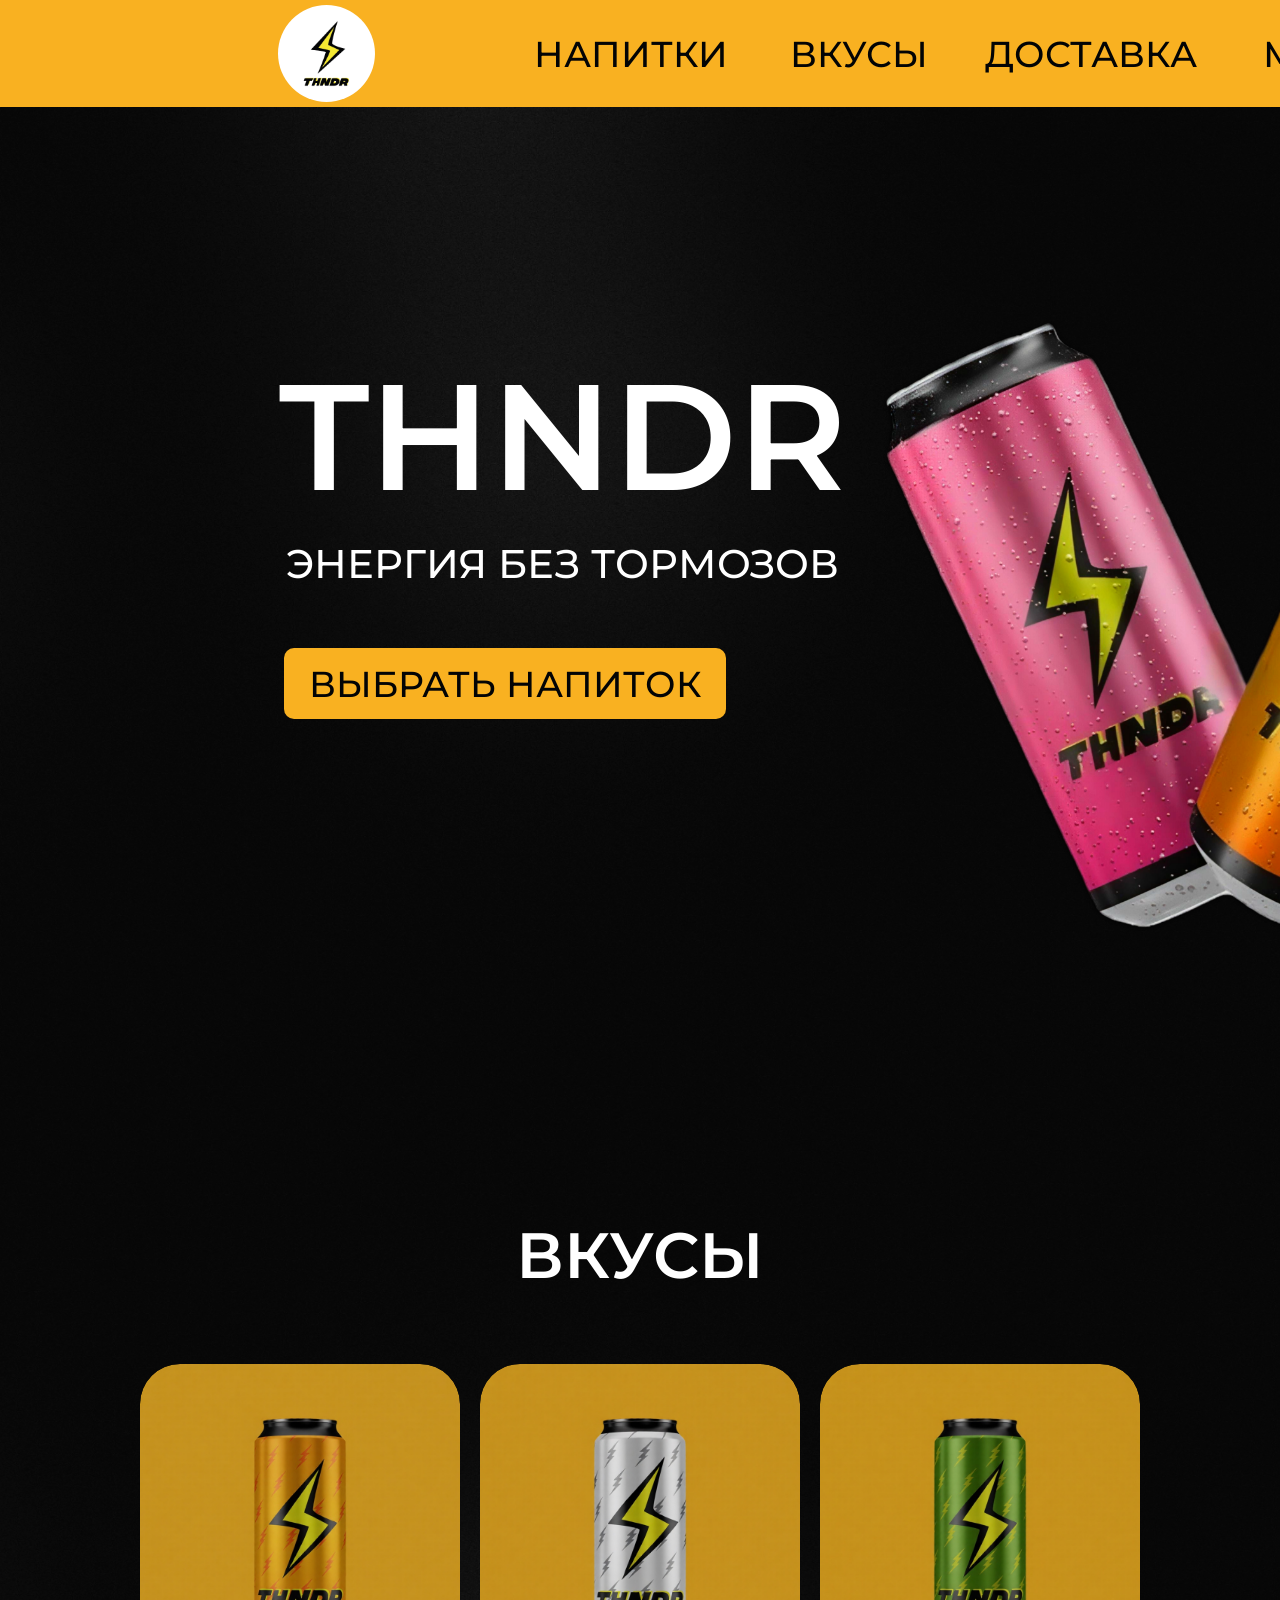
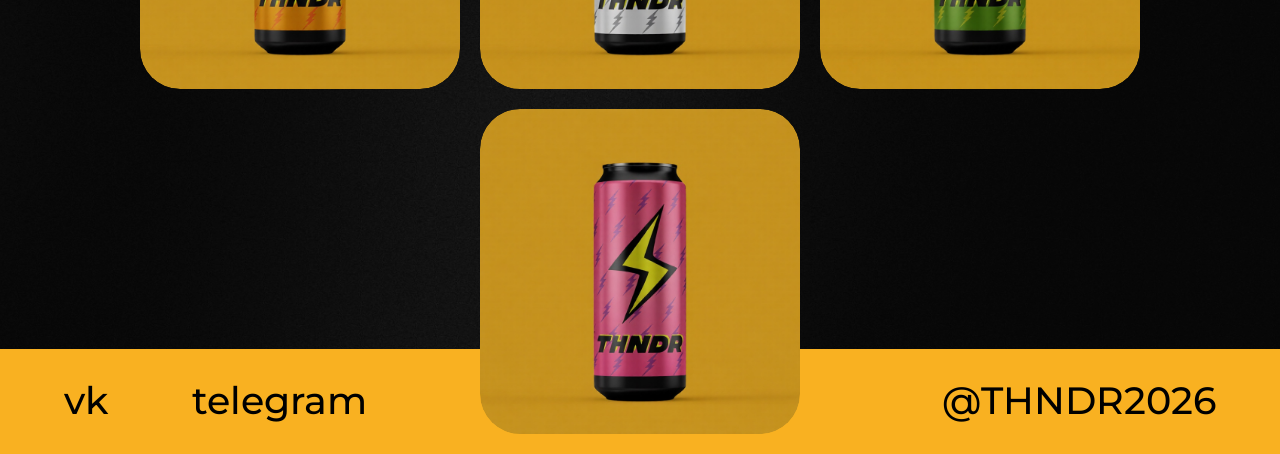
==== index.html @ 4422345b "Add files via upload" ====
<!DOCTYPE html>
<html lang="ru">
<head>
    <meta charset="UTF-8">
    <meta name="viewport" content="width=device-width, initial-scale=1.0, user-scalable=no">
    <title>THNDR — Энергия без тормозов | Flexbox версия</title>
    <link href="https://fonts.googleapis.com/css2?family=Montserrat:wght@500;600;700&display=swap" rel="stylesheet">
    <link rel="stylesheet" href="style.css">
</head>
<body>
<!-- Хедер -->
<div class="top-header" id="topHeader">
    <div class="logo-area" id="logoArea">
        <img class="logo-img" src="Лого.png" alt="Логотип">
    </div>
    <div class="nav-menu">
        <div class="nav-item" data-action="НАПИТКИ" id="navDrinks">НАПИТКИ</div>
        <div class="nav-item" data-action="ВКУСЫ" id="navTastes">ВКУСЫ</div>
        <div class="nav-item" data-action="ДОСТАВКА">ДОСТАВКА</div>
        <div class="nav-item" data-action="МЕРЧ">МЕРЧ</div>
    </div>
    <div class="right-group">
        <div class="cart-icon" id="cartIcon">
            <svg viewBox="0 0 24 24" fill="none" stroke="#030405" stroke-width="2" stroke-linecap="round" stroke-linejoin="round">
                <circle cx="9" cy="21" r="1.5"></circle>
                <circle cx="20" cy="21" r="1.5"></circle>
                <path d="M1 1h4l2.68 13.39a2 2 0 0 0 2 1.61h9.72a2 2 0 0 0 2-1.61L23 6H6"></path>
            </svg>
        </div>
    </div>
</div>

<!-- ПЕРВАЯ СТРАНИЦА -->
<section class="page first-page" id="firstPage">
    <div class="main-content">
        <div class="background-container">
            <img class="background-image" src="фон1.png" alt="Фон">
            <div class="background-overlay"></div>
        </div>

        <div class="left-content">
            <div class="title-block">
                <div class="main-title">THNDR</div>
                <div class="subtitle">ЭНЕРГИЯ БЕЗ ТОРМОЗОВ</div>
                <div class="btn-primary" id="chooseDrinkBtn">
                    <span>ВЫБРАТЬ НАПИТОК</span>
                </div>
            </div>
        </div>

        <div class="right-content">
            <img class="product-image" src="банки 2.png" alt="Продукт THNDR" id="productImage">
        </div>
    </div>
</section>

<!-- ВТОРАЯ СТРАНИЦА (ВКУСЫ) -->
<section class="page second-page" id="secondPage">
    <div class="second-page-container">
        <div class="second-page-bg"></div>
        <div class="second-page-overlay"></div>
        
        <div class="second-page-title">ВКУСЫ</div>
        
        <div class="products-flex">
            <div class="product-card" data-product="ORIGINAL">
                <div class="image-container">
                    <img class="product-img" src="ORIGINAL.jpg" alt="ORIGINAL" />
                    <div class="product-title-overlay">ORIGINAL</div>
                    <div class="buy-btn-overlay">КУПИТЬ</div>
                </div>
            </div>
            
            <div class="product-card" data-product="ZERO SUGAR">
                <div class="image-container">
                    <img class="product-img" src="ZERO SUGAR.jpg" alt="ZERO SUGAR" />
                    <div class="product-title-overlay">ZERO SUGAR</div>
                    <div class="buy-btn-overlay">КУПИТЬ</div>
                </div>
            </div>
            
            <div class="product-card" data-product="TROPICAL">
                <div class="image-container">
                    <img class="product-img" src="TROPICAL.jpg" alt="TROPICAL" />
                    <div class="product-title-overlay">TROPICAL</div>
                    <div class="buy-btn-overlay">КУПИТЬ</div>
                </div>
            </div>
            
            <div class="product-card" data-product="BERRY">
                <div class="image-container">
                    <img class="product-img" src="BERRY.jpg" alt="BERRY" />
                    <div class="product-title-overlay">BERRY</div>
                    <div class="buy-btn-overlay">КУПИТЬ</div>
                </div>
            </div>
        </div>
        
        <div class="bottom-bar"></div>
        
        <div class="social-vk">vk</div>
        <div class="social-telegram">telegram</div>
        <div class="social-email">@THNDR2026</div>
    </div>
</section>

<script src="script.js"></script>
</body>
</html>
---- style.css ----
* {
    margin: 0;
    padding: 0;
    box-sizing: border-box;
}

html, body {
    overflow-x: hidden;
    scroll-behavior: smooth;
}

body {
    background: #1a1a1a;
    font-family: 'Montserrat', sans-serif;
}
.pages-container {
    display: flex;
    flex-direction: column;
    gap: 0;
    margin: 0;
    padding: 0;
}

/* ========== ХЕДЕР (исходное положение + адаптивность) ========== */
.top-header {
    width: 100%;
    height: 107px;
    background: #F9B121;
    display: flex;
    flex-direction: row;
    align-items: center;
    justify-content: space-between;
    padding: 0 291.75px 0 278px;
    position: sticky;
    top: 0;
    z-index: 100;
}

.logo-area {
    display: flex;
    align-items: center;
    cursor: pointer;
    flex-shrink: 0;
}

.logo-img {
    width: 97px;
    height: 97px;
    border-radius: 142px;
    display: block;
    object-fit: cover;
    pointer-events: none;
}

.nav-menu {
    display: flex;
    flex-direction: row;
    align-items: center;
    margin-left: 150px;
}

.nav-item {
    font-size: 36px;
    font-family: 'Montserrat', sans-serif;
    font-weight: 500;
    color: #030405;
    text-align: center;
    white-space: nowrap;
    display: flex;
    align-items: center;
    justify-content: center;
    cursor: pointer;
    transition: color 0.2s ease;
    text-decoration: none;
    background: none;
    border: none;
}

.nav-item:hover {
    color: #ffffff;
}

.nav-item:nth-child(1) {
    width: 212px;
    margin-right: 17px;
}
.nav-item:nth-child(2) {
    width: 210px;
    margin-right: 18px;
}
.nav-item:nth-child(3) {
    width: 218px;
    margin-right: 60px;
}
.nav-item:nth-child(4) {
    width: 116px;
}

.right-group {
    width: 71.25px;
    height: 83.66px;
    position: relative;
    display: flex;
    align-items: center;
    justify-content: center;
    margin-right: -70px;
    flex-shrink: 0;
}

.cart-icon {
    position: relative;
    width: 56px;
    height: 56px;
    cursor: pointer;
    transition: filter 0.2s ease;
    
}

.cart-icon:hover svg {
    filter: brightness(0) invert(1);
}

.cart-icon svg {
    width: 100%;
    height: 100%;
    transition: filter 0.2s ease;
}

/* ========== СТРАНИЦЫ ========== */
.page {
    width: 100%;
    min-height: 100vh;
    position: relative;
}

/* ========== ПЕРВАЯ СТРАНИЦА ========== */
.first-page {
    display: flex;
    flex-direction: column;
    background: white;
    min-height: 100vh;
}

.main-content {
    display: flex;
    flex-direction: row;
    flex: 1;
    position: relative;
    background: #030405;
    overflow: hidden;
    min-height: 100vh;
}

.background-container {
    position: absolute;
    top: 0;
    left: 0;
    width: 100%;
    height: 100%;
    z-index: 0;
    pointer-events: none;
}

.background-image {
    position: absolute;
    top: 0;
    left: 0;
    width: 100%;
    height: 100%;
    object-fit: cover;
}

.background-overlay {
    position: absolute;
    top: 0;
    left: 0;
    width: 100%;
    height: 100%;
    background: rgba(0, 0, 0, 0.7);
}

.left-content {
    flex: 1;
    display: flex;
    flex-direction: column;
    justify-content: center;
    align-items: flex-start;
    z-index: 2;
    padding-left: 268px;
    padding-right: 20px;
    margin-top: -100px;
}

.title-block {
    width: 589px;
    display: flex;
    flex-direction: column;
    align-items: center;
}

.main-title {
    text-align: center;
    color: white;
    font-size: 150px;
    font-family: 'Montserrat', sans-serif;
    font-weight: 600;
    line-height: 1.1;
    letter-spacing: normal;
}

.subtitle {
    text-align: center;
    color: white;
    font-size: 40px;
    font-family: 'Montserrat', sans-serif;
    font-weight: 500;
    margin-top: 20px;
    margin-bottom: 0;
    letter-spacing: normal;
    word-wrap: break-word;
}

.btn-primary {
    width: 442px;
    height: 71px;
    background: #F9B121;
    border-radius: 10px;
    margin-top: 60px;
    margin-left: -115px;
    display: flex;
    align-items: center;
    justify-content: center;
    cursor: pointer;
    transition: 0.2s ease;
    border: none;
}

.btn-primary span {
    font-size: 36px;
    font-family: 'Montserrat', sans-serif;
    font-weight: 500;
    color: #030405;
    text-align: center;
}

.btn-primary:hover {
    opacity: 0.9;
    transform: scale(1.01);
}

.right-content {
    flex: 1;
    display: flex;
    justify-content: flex-end;
    align-items: flex-start;
    z-index: 2;
    padding-top: 128px;
    padding-right: 150px;
    margin-top: -100px;
}

.product-image {
    width: 1035px;
    height: 931px;
    object-fit: cover;
    display: block;
    position: relative;
    z-index: 3;
    transform: translateX(-150px);
}

/* ========== ВТОРАЯ СТРАНИЦА ========== */
.second-page-container {
    width: 100%;
    min-height: 100vh;
    position: relative;
    background: white;
    overflow-x: hidden;
}

.second-page-bg {
    position: absolute;
    top: 0;
    left: 0;
    width: 100%;
    height: 100%;
    background-image: url('фон2.png');
    background-size: cover;
    background-position: center;
    z-index: 0;
}

.second-page-overlay {
    position: absolute;
    top: 0;
    left: 0;
    width: 100%;
    height: 100%;
    background: rgba(0, 0, 0, 0.7);
    z-index: 1;
}

.second-page-title {
    text-align: center;
    color: white;
    font-size: clamp(32px, 6vw, 64px);
    font-family: 'Montserrat', sans-serif;
    font-weight: 600;
    z-index: 2;
    position: relative;
    padding-top: 150px;
    margin-bottom: 50px;
}

/* ============================================
   АДАПТИВНОСТЬ ДЛЯ PRODUCT CARD
   ============================================
   
   📌 ГДЕ МЕНЯТЬ МАСШТАБ И РАЗМЕРЫ:
   
   1. Ширина карточки: 
      - В классе .product-card найдите width: clamp(250px, 25vw, 325px)
      - 250px = минимальная ширина на маленьких экранах
      - 25vw = ширина относительно окна браузера
      - 325px = максимальная ширина на больших экранах
   
   2. Отступы между карточками:
      - В классе .products-flex найдите gap: 20px (на десктопе)
      - В медиа-запросах есть gap: 15px (планшеты) и gap: 12px (мобильные)
   
   3. Размер шрифта названия:
      - В .product-title-overlay: font-size: clamp(18px, 3vw, 32px)
   
   4. Размер шрифта кнопки:
      - В .buy-btn-overlay: font-size: clamp(16px, 2.5vw, 28px)
   
   5. Количество колонок на мобильных:
      - В @media (max-width: 480px): width: calc(50% - 15px)
   
   ============================================ */

/* FLEXBOX для карточек товаров */
.products-flex {
    display: flex;
    flex-direction: row;
    justify-content: center;
    align-items: center;
    flex-wrap: wrap;
    gap: 20px;  /* ← ИЗМЕНИТЕ ЭТО ЗНАЧЕНИЕ ДЛЯ ОТСТУПОВ МЕЖДУ КАРТОЧКАМИ (десктоп) */
    z-index: 2;
    position: relative;
    padding: 20px;
    max-width: 1400px;
    margin: 0 auto;
}

.product-card {
    /* 
       width: clamp(МИНИМУМ, ПРЕДПОЧТИТЕЛЬНЫЙ, МАКСИМУМ)
       - МИНИМУМ: 250px (на узких экранах)
       - ПРЕДПОЧТИТЕЛЬНЫЙ: 25vw (25% от ширины окна)
       - МАКСИМУМ: 325px (на широких экранах)
       ИЗМЕНЯЙТЕ ЭТИ ЗНАЧЕНИЯ ДЛЯ МАСШТАБА КАРТОЧЕК
    */
    width: clamp(250px, 25vw, 325px);
    height: auto;
    aspect-ratio: 325 / 330;
    transition: transform 0.3s ease, width 0.3s ease;
    cursor: pointer;
}

.product-card:hover {
    transform: translateY(-10px);
}

.image-container {
    position: relative;
    width: 100%;
    height: 100%;
    overflow: hidden;
    border-radius: 40px;
}

.product-img {
    transition: filter 0.3s ease, transform 0.3s ease;
    width: 100%;
    height: 100%;
    object-fit: cover;
    border-radius: 40px;
}

.product-card:hover .product-img {
    filter: brightness(0.7);
    transform: scale(1.05);
}

.product-title-overlay {
    position: absolute;
    bottom: 20%;
    left: 0;
    right: 0;
    text-align: center;
    color: white;
    /* 
       font-size: clamp(МИНИМУМ, ПРЕДПОЧТИТЕЛЬНЫЙ, МАКСИМУМ)
       ИЗМЕНЯЙТЕ ЭТИ ЗНАЧЕНИЯ ДЛЯ РАЗМЕРА ШРИФТА НАЗВАНИЯ
    */
    font-size: clamp(18px, 3vw, 32px);
    font-family: 'Montserrat', sans-serif;
    font-weight: 700;
    opacity: 0;
    transform: translateY(30px);
    transition: opacity 0.4s ease, transform 0.4s ease;
    z-index: 3;
    text-shadow: 2px 2px 4px rgba(0,0,0,0.5);
    pointer-events: none;
}

.buy-btn-overlay {
    position: absolute;
    bottom: 8%;
    left: 0;
    right: 0;
    text-align: center;
    color: #F9B121;
    /* 
       font-size: clamp(МИНИМУМ, ПРЕДПОЧТИТЕЛЬНЫЙ, МАКСИМУМ)
       ИЗМЕНЯЙТЕ ЭТИ ЗНАЧЕНИЯ ДЛЯ РАЗМЕРА ШРИФТА КНОПКИ
    */
    font-size: clamp(16px, 2.5vw, 28px);
    font-family: 'Montserrat', sans-serif;
    font-weight: 700;
    cursor: pointer;
    opacity: 0;
    transform: translateY(30px);
    transition: opacity 0.4s ease 0.1s, transform 0.4s ease 0.1s;
    z-index: 3;
    text-shadow: 1px 1px 2px rgba(0,0,0,0.3);
}

.product-card:hover .product-title-overlay {
    opacity: 1;
    transform: translateY(0);
}

.product-card:hover .buy-btn-overlay {
    opacity: 1;
    transform: translateY(0);
}

.buy-btn-overlay:hover {
    transform: scale(1.1);
    color: #ffcc44;
}

.bottom-bar {
    width: 100%;
    height: 105px;
    position: absolute;
    bottom: 0;
    left: 0;
    background: #F9B121;
    z-index: 1;
}

/* Социальные кнопки */
.social-vk,
.social-telegram,
.social-email {
    position: absolute;
    text-align: center;
    display: flex;
    align-items: center;
    justify-content: center;
    color: black;
    font-family: 'Montserrat', sans-serif;
    font-weight: 500;
    cursor: pointer;
    z-index: 2;
    background: none;
    border: none;
    font-size: clamp(24px, 3vw, 48px);
}

.social-vk {
    left: 5%;
    bottom: 30px;
}

.social-telegram {
    left: 15%;
    bottom: 30px;
}

.social-email {
    right: 5%;
    bottom: 30px;
}

.social-vk:hover,
.social-telegram:hover,
.social-email:hover {
    opacity: 0.7;
}

/* ========== АДАПТИВНОСТЬ ДЛЯ ПЛАНШЕТОВ (до 1024px) ========== */
@media (max-width: 1024px) {
    /* Хедер */
    .top-header {
        flex-direction: column;
        height: auto;
        padding: 10px 20px;
        gap: 10px;
    }
    
    .logo-img {
        width: 100px;
        height: 100px;
    }
    
    .nav-menu {
        margin-left: 0;
        flex-wrap: wrap;
        justify-content: center;
        gap: 15px;
    }
    
    .nav-item {
        font-size: 40px;
        width: auto !important;
        margin-right: 0 !important;
    }
    
    .right-group {
        position: absolute;
        top: 10px;
        right: 15px;
        margin-right: 0;
    }
    
    .cart-icon {
        width: 40px;
        height: 40px;
        margin-top: -10%;
        margin-right: 50%;
        transform: scale(1.7);
    }
    
    /* Первая страница */
    .main-content {
        flex-direction: column;
    }
    
    .left-content {
        order: 1;
        padding-left: 20px;
        margin-top: 0;
        align-items: center;
    }
    
    .title-block {
        width: 100%;
    }
    
    .main-title {
        font-size: 120px;
    }
    
    .subtitle {
        font-size: 55px;
        text-align: center;
    }
    
    .btn-primary {
        width: 450px;
        height: 120px;
        margin-left: 0;
    }
    
    .btn-primary span {
        font-size: 45px;
    }
    
    .right-content {
        order: 0;
        justify-content: center;
        padding-right: 0;
        margin-top: 50px;
    }
    
    .product-image {
        width: 100%;
        height: auto;
        transform: translateX(0);
        margin-top: 0%;
    }
    
    /* Вторая страница - всплывающий текст при нажатии */
    .second-page-title {
        padding-top: 80px;
        font-size: 70px;
    }
    
    .products-flex {
        gap: 20px;
        padding: 20px;
        display: grid;
        grid-template-columns: repeat(2, 1fr);
        max-width: 600px;
        margin-top: 200px;
        transform: scale(1.4);
    }
    
    .product-card {
        width: 100%;
        position: relative;
        overflow: visible;
        aspect-ratio: 325 / 330;
    }
    
    .image-container {
        border-radius: 40px;
        width: 100%;
        height: 100%;
    }
    
    /* Текст поверх изображения (вылетает при нажатии) */
    .product-title-overlay {
        position: absolute;
        bottom: 70px;
        left: 0;
        right: 0;
        text-align: center;
        color: white;
        font-size: 24px;
        font-family: 'Montserrat', sans-serif;
        font-weight: 700;
        opacity: 0;
        transform: translateY(30px);
        transition: opacity 0.3s ease, transform 0.3s ease;
        z-index: 3;
        text-shadow: 2px 2px 4px rgba(0,0,0,0.5);
        pointer-events: none;
        background: transparent;
        padding: 0;
        border-radius: 0;
    }
    
    .buy-btn-overlay {
        position: absolute;
        bottom: 20px;
        left: 0;
        right: 0;
        text-align: center;
        color: #F9B121;
        font-size: 22px;
        font-family: 'Montserrat', sans-serif;
        font-weight: 700;
        cursor: pointer;
        opacity: 0;
        transform: translateY(30px);
        transition: opacity 0.3s ease 0.1s, transform 0.3s ease 0.1s;
        z-index: 3;
        text-shadow: 1px 1px 2px rgba(0,0,0,0.3);
        background: transparent;
        padding: 0;
        border-radius: 0;
        pointer-events: auto;
    }
    
    /* Активное состояние при нажатии (через JS) */
    .product-card.active .product-title-overlay,
    .product-card.active .buy-btn-overlay {
        opacity: 1;
        transform: translateY(0);
    }
    
    /* Затемнение картинки при активации */
    .product-card.active .product-img {
        filter: brightness(0.7);
        transition: filter 0.2s ease;
    }
    
    .social-vk {
        left: 10px;
        bottom: 15px;
        font-size: 30px;
    }
    
    .social-telegram {
        left: 80px;
        bottom: 15px;
        font-size: 30px;
    }
    
    .social-email {
        right: 10px;
        bottom: 15px;
        font-size: 30px;
    }
    
    .bottom-bar {
        height: 60px;
    }
}

/* ========== АДАПТИВНОСТЬ ДЛЯ МОБИЛЬНЫХ УСТРОЙСТВ (до 768px) ========== */
@media (max-width: 768px) {
    /* Хедер */
    .top-header {
        flex-direction: column;
        height: auto;
        padding: 10px 20px;
        gap: 10px;
    }
    
    .logo-img {
        width: 55px;
        height: 55px;
    }
    
    .nav-menu {
        margin-left: 0;
        flex-wrap: wrap;
        justify-content: center;
        gap: 15px;
    }
    
    .nav-item {
        font-size: 20px;
        width: auto !important;
        margin-right: 0 !important;
    }
    
    .right-group {
        position: absolute;
        top: 10px;
        right: 15px;
        margin-right: 0;
    }
    
    .cart-icon {
        width: 40px;
        height: 40px;
        margin-top: -35%;
        margin-right: 40%;
    }
    
    /* Первая страница */
    .main-content {
        flex-direction: column;
    }
    
    .left-content {
        order: 1;
        padding-left: 20px;
        margin-top: 0;
        align-items: center;
    }
    
    .title-block {
        width: 100%;
    }
    
    .main-title {
        font-size: 60px;
    }
    
    .subtitle {
        font-size: 24px;
        text-align: center;
    }
    
    .btn-primary {
        width: 280px;
        height: 50px;
        margin-left: 0;
    }
    
    .btn-primary span {
        font-size: 20px;
    }
    
    .right-content {
        order: 0;
        justify-content: center;
        padding-right: 0;
        margin-top: 50px;
    }
    
    .product-image {
        width: 85%;
        height: auto;
        transform: translateX(0);
        margin-top: -20%;
    }
    
    /* Вторая страница - всплывающий текст при нажатии */
    .second-page-title {
        padding-top: 80px;
        font-size: 36px;
    }
    
    .products-flex {
        gap: 20px;
        padding: 15px;
        display: grid;
        grid-template-columns: repeat(2, 1fr);
        max-width: 450px;
        margin: 0 auto;
    }
    
    .product-card {
        width: 100%;
        position: relative;
        overflow: visible;
        aspect-ratio: 325 / 330;
    }
    
    .image-container {
        border-radius: 40px;
        width: 100%;
        height: 100%;
    }
    
    .product-title-overlay {
        position: absolute;
        bottom: 55px;
        left: 0;
        right: 0;
        text-align: center;
        color: white;
        font-size: 18px;
        font-family: 'Montserrat', sans-serif;
        font-weight: 700;
        opacity: 0;
        transform: translateY(30px);
        transition: opacity 0.3s ease, transform 0.3s ease;
        z-index: 3;
        text-shadow: 2px 2px 4px rgba(0,0,0,0.5);
        pointer-events: none;
        background: transparent;
        padding: 0;
        border-radius: 0;
    }
    
    .buy-btn-overlay {
        position: absolute;
        bottom: 15px;
        left: 0;
        right: 0;
        text-align: center;
        color: #F9B121;
        font-size: 16px;
        font-family: 'Montserrat', sans-serif;
        font-weight: 700;
        cursor: pointer;
        opacity: 0;
        transform: translateY(30px);
        transition: opacity 0.3s ease 0.1s, transform 0.3s ease 0.1s;
        z-index: 3;
        text-shadow: 1px 1px 2px rgba(0,0,0,0.3);
        background: transparent;
        padding: 0;
        border-radius: 0;
        pointer-events: auto;
    }
    
    /* Активное состояние при нажатии (через JS) */
    .product-card.active .product-title-overlay,
    .product-card.active .buy-btn-overlay {
        opacity: 1;
        transform: translateY(0);
    }
    
    .product-card.active .product-img {
        filter: brightness(0.7);
    }
    
    .product-card:hover {
        transform: none;
    }
    
    .product-card:hover .product-img {
        filter: none;
        transform: none;
    }
    
    .social-vk,
    .social-telegram,
    .social-email {
        font-size: 20px;
    }
    
    .social-vk {
        left: 10px;
        bottom: 15px;
    }
    
    .social-telegram {
        left: 80px;
        bottom: 15px;
    }
    
    .social-email {
        right: 10px;
        bottom: 15px;
        font-size: 14px;
    }
    
    .bottom-bar {
        height: 50px;
    }
}

/* ========== АДАПТИВНОСТЬ ДЛЯ МАЛЕНЬКИХ МОБИЛЬНЫХ (до 480px) ========== */
@media (max-width: 480px) {
    /* Хедер */
    .logo-img {
        width: 45px;
        height: 45px;
    }
    
    .nav-item {
        font-size: 16px;
    }
    
    .cart-icon {
        width: 32px;
        height: 32px;
    }
    
    /* Первая страница */
    .main-title {
        font-size: 48px;
    }
    
    .subtitle {
        font-size: 20px;
    }
    
    .btn-primary span {
        font-size: 18px;
    }
    
    .btn-primary {
        height: 45px;
    }
    
    .product-image {
        width: 90%;
        height: auto;
        transform: translateX(0);
        margin: 0 auto;
    }
    
    /* Вторая страница */
    .second-page-title {
        padding-top: 60px;
        font-size: 28px;
    }
    
    .products-flex {
        gap: 15px;
        padding: 12px;
        max-width: 350px;
    }
    
    .product-title-overlay {
        font-size: 14px;
        bottom: 45px;
    }
    
    .buy-btn-overlay {
        font-size: 12px;
        bottom: 12px;
    }
    
    .social-vk,
    .social-telegram {
        font-size: 16px;
    }
    
    .social-telegram {
        left: 70px;
    }
    
    .social-email {
        font-size: 10px;
    }
}
/* ============================================
   АДАПТИВНОСТЬ ДЛЯ ОЧЕНЬ БОЛЬШИХ ЭКРАНОВ (1920px+)
   ============================================ */
@media (min-width: 1920px) {
    /* 
       📌 ДЛЯ БОЛЬШИХ ЭКРАНОВ - ИЗМЕНЯЙТЕ ЗДЕСЬ:
       - max-width: 1600px = максимальная ширина контейнера
    */
    .products-flex {
        max-width: 1600px;
    }
    
    /* 
       📌 ДЛЯ БОЛЬШИХ ЭКРАНОВ - ИЗМЕНЯЙТЕ ЗДЕСЬ:
       - width: 325px = фиксированная ширина карточки
    */
    .product-card {
        width: 325px;
    }
}

/* ============================================
   ДОПОЛНИТЕЛЬНАЯ АДАПТИВНОСТЬ ДЛЯ АЛЬБОМНОЙ ОРИЕНТАЦИИ
   ============================================ */
@media (max-width: 900px) and (orientation: landscape) {
    .second-page-title {
        padding-top: 20px;
        margin-bottom: 20px;
    }
    
    .products-flex {
        gap: 10px;
    }
    
    .product-card {
        width: clamp(180px, 20vw, 250px);
    }
    
    .bottom-bar {
        height: 50px;
    }
    
    .social-vk,
    .social-telegram,
    .social-email {
        font-size: 16px;
        bottom: 10px;
    }
}
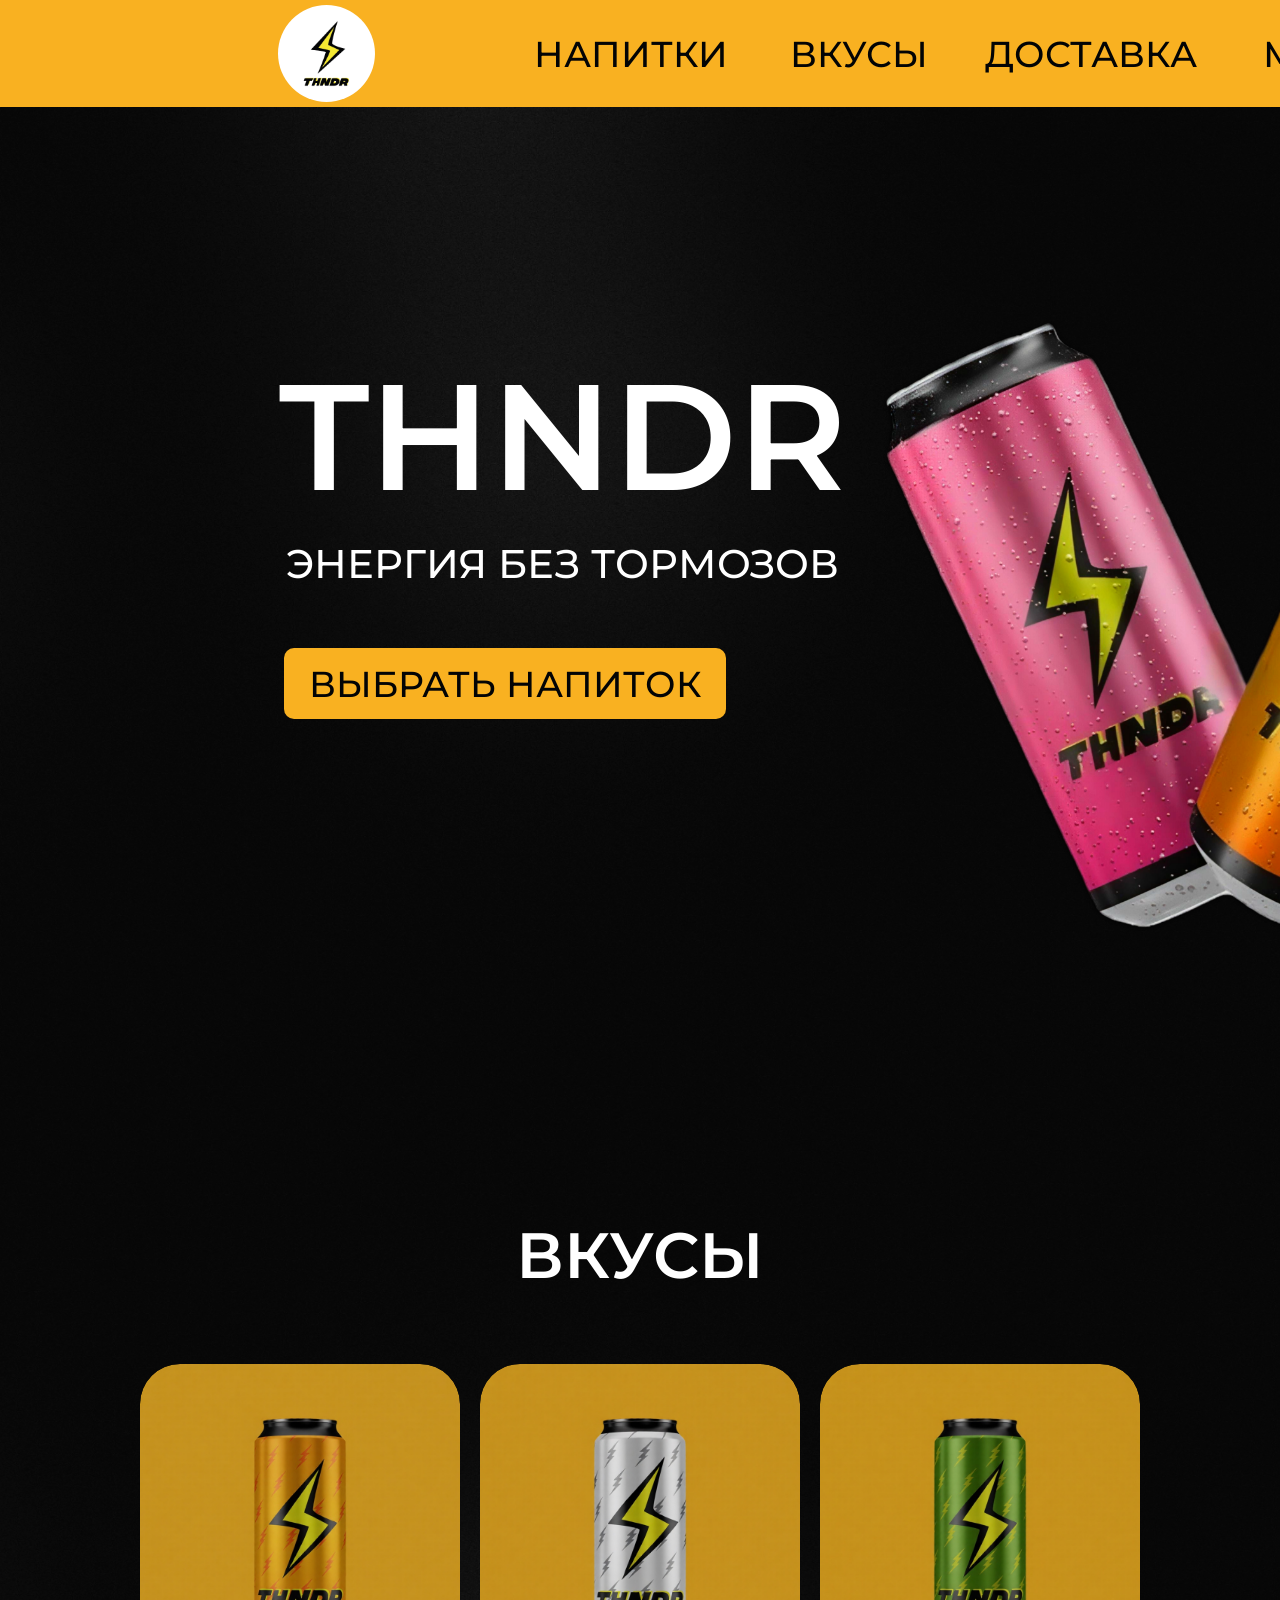
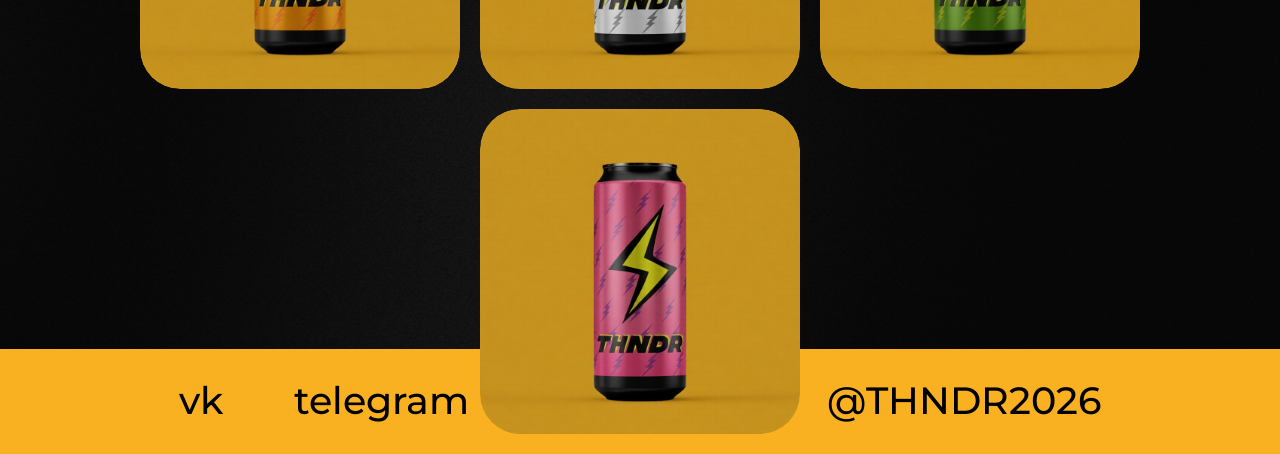
==== commit 513d60de: "Add files via upload" ====
--- a/index.html
+++ b/index.html
@@ -8,6 +8,17 @@
     <link rel="stylesheet" href="style.css">
 </head>
 <body>
+    <script>
+    // Обработка якоря в URL
+    if (window.location.hash === '#secondPage') {
+        setTimeout(function() {
+            const element = document.getElementById('secondPage');
+            if (element) {
+                element.scrollIntoView({ behavior: 'smooth', block: 'start' });
+            }
+        }, 300);
+    }
+</script>
 <!-- Хедер -->
 <div class="top-header" id="topHeader">
     <div class="logo-area" id="logoArea">
@@ -16,7 +27,7 @@
     <div class="nav-menu">
         <div class="nav-item" data-action="НАПИТКИ" id="navDrinks">НАПИТКИ</div>
         <div class="nav-item" data-action="ВКУСЫ" id="navTastes">ВКУСЫ</div>
-        <div class="nav-item" data-action="ДОСТАВКА">ДОСТАВКА</div>
+        <div class="nav-item" data-action="ДОСТАВКА" id="navDelivery">ДОСТАВКА</div>
         <div class="nav-item" data-action="МЕРЧ">МЕРЧ</div>
     </div>
     <div class="right-group">
@@ -105,5 +116,40 @@
 </section>
 
 <script src="script.js"></script>
+
+<!-- Обработка перехода с других страниц (скролл к нужному блоку) -->
+<script>
+    (function() {
+        const scrollTo = sessionStorage.getItem('scrollTo');
+        if (scrollTo === 'tastes') {
+            sessionStorage.removeItem('scrollTo');
+            // Ждём полной загрузки страницы
+            window.addEventListener('load', function() {
+                setTimeout(function() {
+                    const secondPage = document.getElementById('secondPage');
+                    if (secondPage) {
+                        secondPage.scrollIntoView({ behavior: 'smooth', block: 'start' });
+                        console.log('Скролл к вкусам выполнен');
+                    } else {
+                        console.log('Элемент secondPage не найден');
+                    }
+                }, 500);
+            });
+        } else if (scrollTo === 'drinks') {
+            sessionStorage.removeItem('scrollTo');
+            window.addEventListener('load', function() {
+                setTimeout(function() {
+                    const firstPage = document.getElementById('firstPage');
+                    if (firstPage) {
+                        firstPage.scrollIntoView({ behavior: 'smooth', block: 'start' });
+                        console.log('Скролл к напиткам выполнен');
+                    } else {
+                        console.log('Элемент firstPage не найден');
+                    }
+                }, 500);
+            });
+        }
+    })();
+</script>
 </body>
 </html>
--- a/style.css
+++ b/style.css
@@ -112,8 +112,7 @@
     width: 56px;
     height: 56px;
     cursor: pointer;
-    transition: filter 0.2s ease;
-    
+    transition: filter 0.2s ease; 
 }
 
 .cart-icon:hover svg {
@@ -311,34 +310,6 @@
     padding-top: 150px;
     margin-bottom: 50px;
 }
-
-/* ============================================
-   АДАПТИВНОСТЬ ДЛЯ PRODUCT CARD
-   ============================================
-   
-   📌 ГДЕ МЕНЯТЬ МАСШТАБ И РАЗМЕРЫ:
-   
-   1. Ширина карточки: 
-      - В классе .product-card найдите width: clamp(250px, 25vw, 325px)
-      - 250px = минимальная ширина на маленьких экранах
-      - 25vw = ширина относительно окна браузера
-      - 325px = максимальная ширина на больших экранах
-   
-   2. Отступы между карточками:
-      - В классе .products-flex найдите gap: 20px (на десктопе)
-      - В медиа-запросах есть gap: 15px (планшеты) и gap: 12px (мобильные)
-   
-   3. Размер шрифта названия:
-      - В .product-title-overlay: font-size: clamp(18px, 3vw, 32px)
-   
-   4. Размер шрифта кнопки:
-      - В .buy-btn-overlay: font-size: clamp(16px, 2.5vw, 28px)
-   
-   5. Количество колонок на мобильных:
-      - В @media (max-width: 480px): width: calc(50% - 15px)
-   
-   ============================================ */
-
 /* FLEXBOX для карточек товаров */
 .products-flex {
     display: flex;
@@ -401,10 +372,6 @@
     right: 0;
     text-align: center;
     color: white;
-    /* 
-       font-size: clamp(МИНИМУМ, ПРЕДПОЧТИТЕЛЬНЫЙ, МАКСИМУМ)
-       ИЗМЕНЯЙТЕ ЭТИ ЗНАЧЕНИЯ ДЛЯ РАЗМЕРА ШРИФТА НАЗВАНИЯ
-    */
     font-size: clamp(18px, 3vw, 32px);
     font-family: 'Montserrat', sans-serif;
     font-weight: 700;
@@ -423,10 +390,6 @@
     right: 0;
     text-align: center;
     color: #F9B121;
-    /* 
-       font-size: clamp(МИНИМУМ, ПРЕДПОЧТИТЕЛЬНЫЙ, МАКСИМУМ)
-       ИЗМЕНЯЙТЕ ЭТИ ЗНАЧЕНИЯ ДЛЯ РАЗМЕРА ШРИФТА КНОПКИ
-    */
     font-size: clamp(16px, 2.5vw, 28px);
     font-family: 'Montserrat', sans-serif;
     font-weight: 700;
@@ -483,17 +446,17 @@
 }
 
 .social-vk {
-    left: 5%;
+    left: 14%;
     bottom: 30px;
 }
 
 .social-telegram {
-    left: 15%;
+    left: 23%;
     bottom: 30px;
 }
 
 .social-email {
-    right: 5%;
+    right: 14%;
     bottom: 30px;
 }
 
@@ -522,11 +485,11 @@
         margin-left: 0;
         flex-wrap: wrap;
         justify-content: center;
-        gap: 15px;
+        gap: 20px;
     }
     
     .nav-item {
-        font-size: 40px;
+        font-size: 35px;
         width: auto !important;
         margin-right: 0 !important;
     }
@@ -595,20 +558,29 @@
         margin-top: 0%;
     }
     
-    /* Вторая страница - всплывающий текст при нажатии */
+    /* Вторая страница - ИСПРАВЛЕНО */
+    .second-page-container {
+        min-height: 100vh;
+        position: relative;
+        padding-bottom: 105px; /* место под подвал */
+    }
+    
     .second-page-title {
-        padding-top: 80px;
-        font-size: 70px;
+        padding-top: 40px;
+        font-size: 50px;
+        margin-bottom: 30px;
     }
     
     .products-flex {
         gap: 20px;
         padding: 20px;
-        display: grid;
+        display: flex;
         grid-template-columns: repeat(2, 1fr);
         max-width: 600px;
-        margin-top: 200px;
-        transform: scale(1.4);
+        margin: 0 auto;
+        transform: none;
+        position: relative;
+        z-index: 2;
     }
     
     .product-card {
@@ -616,6 +588,7 @@
         position: relative;
         overflow: visible;
         aspect-ratio: 325 / 330;
+        
     }
     
     .image-container {
@@ -624,19 +597,18 @@
         height: 100%;
     }
     
-    /* Текст поверх изображения (вылетает при нажатии) */
     .product-title-overlay {
         position: absolute;
-        bottom: 70px;
+        bottom: 100px;
         left: 0;
         right: 0;
         text-align: center;
         color: white;
-        font-size: 24px;
+        font-size: 60px;
         font-family: 'Montserrat', sans-serif;
         font-weight: 700;
         opacity: 0;
-        transform: translateY(30px);
+        transform: translateY(40px);
         transition: opacity 0.3s ease, transform 0.3s ease;
         z-index: 3;
         text-shadow: 2px 2px 4px rgba(0,0,0,0.5);
@@ -653,7 +625,7 @@
         right: 0;
         text-align: center;
         color: #F9B121;
-        font-size: 22px;
+        font-size: 60px;
         font-family: 'Montserrat', sans-serif;
         font-weight: 700;
         cursor: pointer;
@@ -668,42 +640,46 @@
         pointer-events: auto;
     }
     
-    /* Активное состояние при нажатии (через JS) */
     .product-card.active .product-title-overlay,
     .product-card.active .buy-btn-overlay {
         opacity: 1;
         transform: translateY(0);
     }
     
-    /* Затемнение картинки при активации */
     .product-card.active .product-img {
         filter: brightness(0.7);
         transition: filter 0.2s ease;
     }
     
+    /* Подвал - закреплён внизу */
+    .bottom-bar {
+        position: absolute;
+        bottom: 0;
+        left: 0;
+        width: 100%;
+        height: 80px;
+        background: #F9B121;
+        z-index: 1;
+    }
+    
     .social-vk {
-        left: 10px;
-        bottom: 15px;
+        left: 20px;
+        bottom: 25px;
         font-size: 30px;
     }
     
     .social-telegram {
-        left: 80px;
-        bottom: 15px;
+        left: 100px;
+        bottom: 25px;
         font-size: 30px;
     }
     
     .social-email {
-        right: 10px;
-        bottom: 15px;
+        right: 20px;
+        bottom: 25px;
         font-size: 30px;
     }
-    
-    .bottom-bar {
-        height: 60px;
-    }
-}
-
+}
 /* ========== АДАПТИВНОСТЬ ДЛЯ МОБИЛЬНЫХ УСТРОЙСТВ (до 768px) ========== */
 @media (max-width: 768px) {
     /* Хедер */
@@ -744,6 +720,7 @@
         height: 40px;
         margin-top: -35%;
         margin-right: 40%;
+        transform: scale(1);
     }
     
     /* Первая страница */
@@ -794,27 +771,29 @@
         transform: translateX(0);
         margin-top: -20%;
     }
-    
-    /* Вторая страница - всплывающий текст при нажатии */
+
+    /* Вторая страница - FLEX */
     .second-page-title {
-        padding-top: 80px;
-        font-size: 36px;
+        padding-top: 50px;
+        font-size: 32px;
+        margin-bottom: 20px;
     }
     
     .products-flex {
-        gap: 20px;
-        padding: 15px;
-        display: grid;
-        grid-template-columns: repeat(2, 1fr);
-        max-width: 450px;
+        display: flex;
+        flex-direction: row;
+        flex-wrap: wrap;
+        justify-content: center;
         margin: 0 auto;
+        position: relative;
+        z-index: 2;
     }
     
     .product-card {
-        width: 100%;
         position: relative;
         overflow: visible;
         aspect-ratio: 325 / 330;
+        transition: transform 0.2s ease;
     }
     
     .image-container {
@@ -823,14 +802,63 @@
         height: 100%;
     }
     
+    /* Плавное изменение параметров от 480px до 768px */
+    @media (min-width: 481px) {
+        .products-flex {
+            gap: calc(12px + (20 - 12) * ((100vw - 481px) / (768 - 481)));
+            padding: calc(12px + (20 - 12) * ((100vw - 481px) / (768 - 481)));
+            max-width: calc(350px + (600 - 350) * ((100vw - 481px) / (768 - 481)));
+        }
+        
+        .product-card {
+            width: calc(50% - 10px);
+            min-width: 160px;
+            max-width: 280px;
+            transform: scale(calc(1 + (1.05 - 1) * ((100vw - 481px) / (768 - 481))));
+        }
+        
+        .product-title-overlay {
+            font-size: calc(14px + (18 - 14) * ((100vw - 481px) / (768 - 481)));
+            bottom: calc(45px + (55 - 45) * ((100vw - 481px) / (768 - 481)));
+        }
+        
+        .buy-btn-overlay {
+            font-size: calc(12px + (16 - 12) * ((100vw - 481px) / (768 - 481)));
+            bottom: calc(12px + (15 - 12) * ((100vw - 481px) / (768 - 481)));
+        }
+    }
+    
+    /* Фиксированные значения для ширины 480px и меньше */
+    @media (max-width: 480px) {
+        .products-flex {
+            gap: 12px;
+            padding: 12px;
+            max-width: 350px;
+        }
+        
+        .product-card {
+            width: calc(50% - 6px);
+            min-width: 140px;
+            transform: scale(1);
+        }
+        
+        .product-title-overlay {
+            font-size: 14px;
+            bottom: 45px;
+        }
+        
+        .buy-btn-overlay {
+            font-size: 12px;
+            bottom: 12px;
+        }
+    }
+    
     .product-title-overlay {
         position: absolute;
-        bottom: 55px;
         left: 0;
         right: 0;
         text-align: center;
         color: white;
-        font-size: 18px;
         font-family: 'Montserrat', sans-serif;
         font-weight: 700;
         opacity: 0;
@@ -846,12 +874,10 @@
     
     .buy-btn-overlay {
         position: absolute;
-        bottom: 15px;
         left: 0;
         right: 0;
         text-align: center;
         color: #F9B121;
-        font-size: 16px;
         font-family: 'Montserrat', sans-serif;
         font-weight: 700;
         cursor: pointer;
@@ -866,24 +892,23 @@
         pointer-events: auto;
     }
     
-    /* Активное состояние при нажатии (через JS) */
     .product-card.active .product-title-overlay,
     .product-card.active .buy-btn-overlay {
         opacity: 1;
         transform: translateY(0);
     }
     
+    .product-img {
+        transition: filter 0.2s ease;
+    }
+    
     .product-card.active .product-img {
         filter: brightness(0.7);
-    }
-    
-    .product-card:hover {
-        transform: none;
-    }
-    
-    .product-card:hover .product-img {
-        filter: none;
-        transform: none;
+        transition: filter 0.2s ease;
+    }
+    
+    .bottom-bar {
+        height: 60px;
     }
     
     .social-vk,
@@ -905,80 +930,164 @@
     .social-email {
         right: 10px;
         bottom: 15px;
-        font-size: 14px;
-    }
-    
-    .bottom-bar {
-        height: 50px;
-    }
-}
-
+        font-size: 20px;
+    }
+}
 /* ========== АДАПТИВНОСТЬ ДЛЯ МАЛЕНЬКИХ МОБИЛЬНЫХ (до 480px) ========== */
 @media (max-width: 480px) {
     /* Хедер */
     .logo-img {
-        width: 45px;
-        height: 45px;
+        width: 60px;
+        height: 60px;
     }
     
     .nav-item {
-        font-size: 16px;
+        font-size: 26px;
     }
     
     .cart-icon {
         width: 32px;
         height: 32px;
+        transform: scale(1.2);
     }
     
     /* Первая страница */
     .main-title {
-        font-size: 48px;
+        font-size: 60px;
     }
     
     .subtitle {
-        font-size: 20px;
+        font-size: 25px;
     }
     
     .btn-primary span {
-        font-size: 18px;
+        font-size: 25px;
     }
     
     .btn-primary {
-        height: 45px;
+        height: 80px;
+        width: 210px;
     }
     
     .product-image {
-        width: 90%;
+        width: 85%;
         height: auto;
         transform: translateX(0);
         margin: 0 auto;
-    }
-    
-    /* Вторая страница */
+        transform: scale(1.5);
+    }
+    
+    /* Вторая страница - КАРТОЧКИ В 1 СТОЛБИК */
+    .second-page-container {
+        padding-bottom: 80px;
+    }
+    
     .second-page-title {
-        padding-top: 60px;
-        font-size: 28px;
+        padding-top: 40px;
+        font-size: 40px;
+        margin-bottom: 15px;
     }
     
     .products-flex {
-        gap: 15px;
-        padding: 12px;
-        max-width: 350px;
+        display: flex;
+        flex-direction: column;
+        align-items: center;
+        justify-content: center;
+        gap: 20px;
+        padding: 15px;
+        max-width: 280px;
+        margin: 0 auto;
+    }
+    
+    .product-card {
+        width: 100%;
+        max-width: 260px;
+        min-width: 220px;
+        position: relative;
+        overflow: visible;
+        aspect-ratio: 325 / 330;
+        transform: scale(1);
+    }
+    
+    .image-container {
+        border-radius: 40px;
+        width: 100%;
+        height: 100%;
+    }
+    
+    .product-img {
+        transition: filter 0.2s ease, transform 0.3s ease;
+        width: 100%;
+        height: 100%;
+        object-fit: cover;
+        border-radius: 40px;
+    }
+    
+    .product-card.active .product-img {
+        filter: brightness(0.7);
+        transition: filter 0.2s ease;
     }
     
     .product-title-overlay {
-        font-size: 14px;
-        bottom: 45px;
+        position: absolute;
+        bottom: 55px;
+        left: 0;
+        right: 0;
+        text-align: center;
+        color: white;
+        font-size: 30px;
+        font-family: 'Montserrat', sans-serif;
+        font-weight: 700;
+        opacity: 0;
+        transform: translateY(30px);
+        transition: opacity 0.3s ease, transform 0.3s ease;
+        z-index: 3;
+        text-shadow: 2px 2px 4px rgba(0,0,0,0.5);
+        pointer-events: none;
+        background: transparent;
+        padding: 0;
+        border-radius: 0;
     }
     
     .buy-btn-overlay {
-        font-size: 12px;
-        bottom: 12px;
+        position: absolute;
+        bottom: 15px;
+        left: 0;
+        right: 0;
+        text-align: center;
+        color: #F9B121;
+        font-size: 30px;
+        font-family: 'Montserrat', sans-serif;
+        font-weight: 700;
+        cursor: pointer;
+        opacity: 0;
+        transform: translateY(30px);
+        transition: opacity 0.3s ease 0.1s, transform 0.3s ease 0.1s;
+        z-index: 3;
+        text-shadow: 1px 1px 2px rgba(0,0,0,0.3);
+        background: transparent;
+        padding: 0;
+        border-radius: 0;
+        pointer-events: auto;
+    }
+    
+    .product-card.active .product-title-overlay,
+    .product-card.active .buy-btn-overlay {
+        opacity: 1;
+        transform: translateY(0);
+    }
+    .bottom-bar {
+        height: 45px;
     }
     
     .social-vk,
     .social-telegram {
-        font-size: 16px;
+        font-size: 20px;
+        bottom: 12px;
+    }
+    
+    .social-vk {
+        left: 10px;
     }
     
     .social-telegram {
@@ -986,7 +1095,9 @@
     }
     
     .social-email {
-        font-size: 10px;
+        font-size: 20px;
+        bottom: 12px;
+        right: 10px;
     }
 }
 /* ============================================
@@ -1000,6 +1111,13 @@
     .products-flex {
         max-width: 1600px;
     }
+    .cart-icon {
+    position: relative;
+    width: 56px;
+    height: 56px;
+    cursor: pointer;
+    transition: filter 0.2s ease; 
+}
     
     /* 
        📌 ДЛЯ БОЛЬШИХ ЭКРАНОВ - ИЗМЕНЯЙТЕ ЗДЕСЬ:
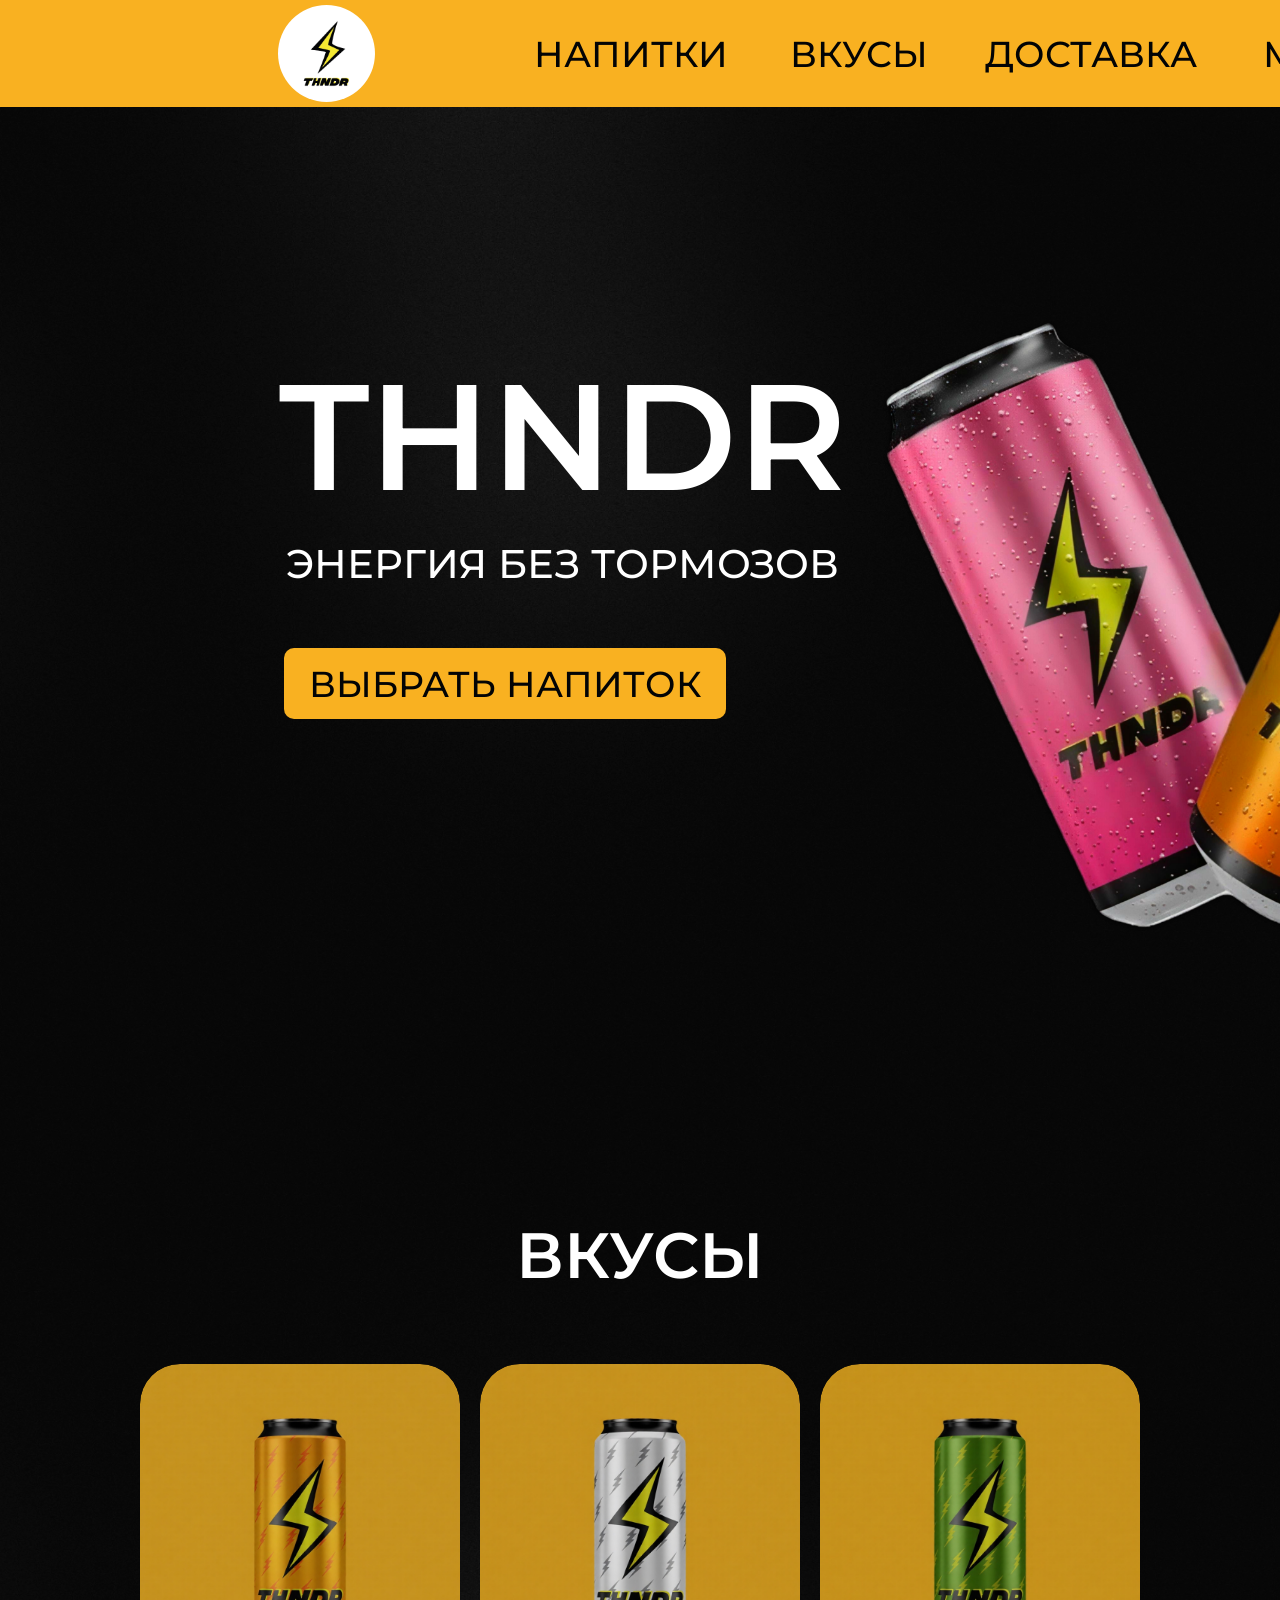
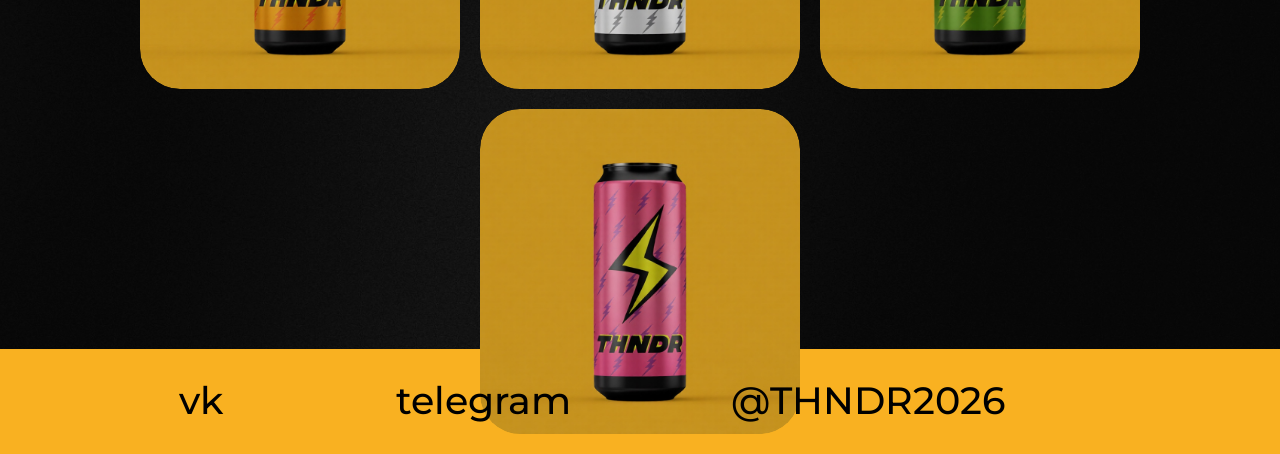
==== commit 2cfaa8e1: "Add files via upload" ====
--- a/index.html
+++ b/index.html
@@ -8,17 +8,6 @@
     <link rel="stylesheet" href="style.css">
 </head>
 <body>
-    <script>
-    // Обработка якоря в URL
-    if (window.location.hash === '#secondPage') {
-        setTimeout(function() {
-            const element = document.getElementById('secondPage');
-            if (element) {
-                element.scrollIntoView({ behavior: 'smooth', block: 'start' });
-            }
-        }, 300);
-    }
-</script>
 <!-- Хедер -->
 <div class="top-header" id="topHeader">
     <div class="logo-area" id="logoArea">
@@ -28,16 +17,19 @@
         <div class="nav-item" data-action="НАПИТКИ" id="navDrinks">НАПИТКИ</div>
         <div class="nav-item" data-action="ВКУСЫ" id="navTastes">ВКУСЫ</div>
         <div class="nav-item" data-action="ДОСТАВКА" id="navDelivery">ДОСТАВКА</div>
-        <div class="nav-item" data-action="МЕРЧ">МЕРЧ</div>
+        <a href="merch.html" class="nav-item">МЕРЧ</a>
     </div>
     <div class="right-group">
-        <div class="cart-icon" id="cartIcon">
-            <svg viewBox="0 0 24 24" fill="none" stroke="#030405" stroke-width="2" stroke-linecap="round" stroke-linejoin="round">
-                <circle cx="9" cy="21" r="1.5"></circle>
-                <circle cx="20" cy="21" r="1.5"></circle>
-                <path d="M1 1h4l2.68 13.39a2 2 0 0 0 2 1.61h9.72a2 2 0 0 0 2-1.61L23 6H6"></path>
-            </svg>
-        </div>
+        <div class="right-group">
+    <!-- Иконка корзины с прямым переходом на cart.html -->
+    <div class="cart-icon" id="cartIcon" onclick="window.location.href='cart.html'">
+        <svg viewBox="0 0 24 24" fill="none" stroke="#030405" stroke-width="2" stroke-linecap="round" stroke-linejoin="round">
+            <circle cx="9" cy="21" r="1.5"></circle>
+            <circle cx="20" cy="21" r="1.5"></circle>
+            <path d="M1 1h4l2.68 13.39a2 2 0 0 0 2 1.61h9.72a2 2 0 0 0 2-1.61L23 6H6"></path>
+        </svg>
+    </div>
+</div>
     </div>
 </div>
 
@@ -74,35 +66,39 @@
         <div class="second-page-title">ВКУСЫ</div>
         
         <div class="products-flex">
-            <div class="product-card" data-product="ORIGINAL">
+            <div class="product-card" data-product="ORIGINAL" data-price="200">
                 <div class="image-container">
                     <img class="product-img" src="ORIGINAL.jpg" alt="ORIGINAL" />
                     <div class="product-title-overlay">ORIGINAL</div>
-                    <div class="buy-btn-overlay">КУПИТЬ</div>
+                    <div class="product-price-overlay">150₽</div>
+                    <div class="buy-btn-overlay" data-name="ORIGINAL" data-price="150">КУПИТЬ</div>
                 </div>
             </div>
             
-            <div class="product-card" data-product="ZERO SUGAR">
+            <div class="product-card" data-product="ZERO SUGAR" data-price="250">
                 <div class="image-container">
                     <img class="product-img" src="ZERO SUGAR.jpg" alt="ZERO SUGAR" />
                     <div class="product-title-overlay">ZERO SUGAR</div>
-                    <div class="buy-btn-overlay">КУПИТЬ</div>
+                    <div class="product-price-overlay">160₽</div>
+                    <div class="buy-btn-overlay" data-name="ZERO SUGAR" data-price="160">КУПИТЬ</div>
                 </div>
             </div>
             
-            <div class="product-card" data-product="TROPICAL">
+            <div class="product-card" data-product="TROPICAL" data-price="220">
                 <div class="image-container">
                     <img class="product-img" src="TROPICAL.jpg" alt="TROPICAL" />
                     <div class="product-title-overlay">TROPICAL</div>
-                    <div class="buy-btn-overlay">КУПИТЬ</div>
+                    <div class="product-price-overlay">140₽</div>
+                    <div class="buy-btn-overlay" data-name="TROPICAL" data-price="140">КУПИТЬ</div>
                 </div>
             </div>
             
-            <div class="product-card" data-product="BERRY">
+            <div class="product-card" data-product="BERRY" data-price="250">
                 <div class="image-container">
                     <img class="product-img" src="BERRY.jpg" alt="BERRY" />
                     <div class="product-title-overlay">BERRY</div>
-                    <div class="buy-btn-overlay">КУПИТЬ</div>
+                    <div class="product-price-overlay">130₽</div>
+                    <div class="buy-btn-overlay" data-name="BERRY" data-price="130">КУПИТЬ</div>
                 </div>
             </div>
         </div>
@@ -123,32 +119,25 @@
         const scrollTo = sessionStorage.getItem('scrollTo');
         if (scrollTo === 'tastes') {
             sessionStorage.removeItem('scrollTo');
-            // Ждём полной загрузки страницы
-            window.addEventListener('load', function() {
-                setTimeout(function() {
-                    const secondPage = document.getElementById('secondPage');
-                    if (secondPage) {
+            const waitForElement = setInterval(() => {
+                const secondPage = document.getElementById('secondPage');
+                if (secondPage) {
+                    clearInterval(waitForElement);
+                    setTimeout(() => {
                         secondPage.scrollIntoView({ behavior: 'smooth', block: 'start' });
-                        console.log('Скролл к вкусам выполнен');
-                    } else {
-                        console.log('Элемент secondPage не найден');
-                    }
-                }, 500);
-            });
-        } else if (scrollTo === 'drinks') {
-            sessionStorage.removeItem('scrollTo');
-            window.addEventListener('load', function() {
-                setTimeout(function() {
-                    const firstPage = document.getElementById('firstPage');
-                    if (firstPage) {
-                        firstPage.scrollIntoView({ behavior: 'smooth', block: 'start' });
-                        console.log('Скролл к напиткам выполнен');
-                    } else {
-                        console.log('Элемент firstPage не найден');
-                    }
-                }, 500);
-            });
-        }
+                    }, 200);
+                }
+            }, 100);
+            setTimeout(() => {
+                clearInterval(waitForElement);
+            }, 3000);
+       } else if (scrollTo === 'drinks') {
+    sessionStorage.removeItem('scrollTo');
+    // Просто скроллим к началу страницы
+    setTimeout(() => {
+        window.scrollTo({ top: 0, behavior: 'smooth' });
+    }, 100);
+}
     })();
 </script>
 </body>
--- a/style.css
+++ b/style.css
@@ -112,7 +112,8 @@
     width: 56px;
     height: 56px;
     cursor: pointer;
-    transition: filter 0.2s ease; 
+    transition: filter 0.2s ease;
+    transform: translateX(-98px);
 }
 
 .cart-icon:hover svg {
@@ -310,6 +311,7 @@
     padding-top: 150px;
     margin-bottom: 50px;
 }
+
 /* FLEXBOX для карточек товаров */
 .products-flex {
     display: flex;
@@ -317,7 +319,7 @@
     justify-content: center;
     align-items: center;
     flex-wrap: wrap;
-    gap: 20px;  /* ← ИЗМЕНИТЕ ЭТО ЗНАЧЕНИЕ ДЛЯ ОТСТУПОВ МЕЖДУ КАРТОЧКАМИ (десктоп) */
+    gap: 20px;
     z-index: 2;
     position: relative;
     padding: 20px;
@@ -326,13 +328,6 @@
 }
 
 .product-card {
-    /* 
-       width: clamp(МИНИМУМ, ПРЕДПОЧТИТЕЛЬНЫЙ, МАКСИМУМ)
-       - МИНИМУМ: 250px (на узких экранах)
-       - ПРЕДПОЧТИТЕЛЬНЫЙ: 25vw (25% от ширины окна)
-       - МАКСИМУМ: 325px (на широких экранах)
-       ИЗМЕНЯЙТЕ ЭТИ ЗНАЧЕНИЯ ДЛЯ МАСШТАБА КАРТОЧЕК
-    */
     width: clamp(250px, 25vw, 325px);
     height: auto;
     aspect-ratio: 325 / 330;
@@ -365,9 +360,12 @@
     transform: scale(1.05);
 }
 
+/* ========== ВЫЛЕТАЮЩИЕ ЭЛЕМЕНТЫ НА КАРТОЧКАХ ========== */
+
+/* Название товара */
 .product-title-overlay {
     position: absolute;
-    bottom: 20%;
+    bottom: 25%;
     left: 0;
     right: 0;
     text-align: center;
@@ -383,9 +381,29 @@
     pointer-events: none;
 }
 
+/* Цена товара (под названием) */
+.product-price-overlay {
+    position: absolute;
+    bottom: 15%;
+    left: 0;
+    right: 0;
+    text-align: center;
+    color: #F9B121;
+    font-size: clamp(20px, 3vw, 32px);
+    font-family: 'Montserrat', sans-serif;
+    font-weight: 700;
+    opacity: 0;
+    transform: translateY(30px);
+    transition: opacity 0.4s ease 0.1s, transform 0.4s ease 0.1s;
+    z-index: 3;
+    text-shadow: 1px 1px 2px rgba(0,0,0,0.5);
+    pointer-events: none;
+}
+
+/* Кнопка покупки */
 .buy-btn-overlay {
     position: absolute;
-    bottom: 8%;
+    bottom: 5%;
     left: 0;
     right: 0;
     text-align: center;
@@ -396,16 +414,15 @@
     cursor: pointer;
     opacity: 0;
     transform: translateY(30px);
-    transition: opacity 0.4s ease 0.1s, transform 0.4s ease 0.1s;
+    transition: opacity 0.4s ease 0.2s, transform 0.4s ease 0.2s;
     z-index: 3;
     text-shadow: 1px 1px 2px rgba(0,0,0,0.3);
-}
-
-.product-card:hover .product-title-overlay {
-    opacity: 1;
-    transform: translateY(0);
-}
-
+    background: transparent;
+    border: none;
+}
+
+.product-card:hover .product-title-overlay,
+.product-card:hover .product-price-overlay,
 .product-card:hover .buy-btn-overlay {
     opacity: 1;
     transform: translateY(0);
@@ -451,12 +468,12 @@
 }
 
 .social-telegram {
-    left: 23%;
+    left: 396px;
     bottom: 30px;
 }
 
 .social-email {
-    right: 14%;
+    right: 275px;
     bottom: 30px;
 }
 
@@ -468,7 +485,6 @@
 
 /* ========== АДАПТИВНОСТЬ ДЛЯ ПЛАНШЕТОВ (до 1024px) ========== */
 @media (max-width: 1024px) {
-    /* Хедер */
     .top-header {
         flex-direction: column;
         height: auto;
@@ -509,7 +525,6 @@
         transform: scale(1.7);
     }
     
-    /* Первая страница */
     .main-content {
         flex-direction: column;
     }
@@ -558,11 +573,10 @@
         margin-top: 0%;
     }
     
-    /* Вторая страница - ИСПРАВЛЕНО */
     .second-page-container {
         min-height: 100vh;
         position: relative;
-        padding-bottom: 105px; /* место под подвал */
+        padding-bottom: 105px;
     }
     
     .second-page-title {
@@ -575,7 +589,6 @@
         gap: 20px;
         padding: 20px;
         display: flex;
-        grid-template-columns: repeat(2, 1fr);
         max-width: 600px;
         margin: 0 auto;
         transform: none;
@@ -588,7 +601,6 @@
         position: relative;
         overflow: visible;
         aspect-ratio: 325 / 330;
-        
     }
     
     .image-container {
@@ -598,46 +610,18 @@
     }
     
     .product-title-overlay {
-        position: absolute;
-        bottom: 100px;
-        left: 0;
-        right: 0;
-        text-align: center;
-        color: white;
+        bottom: 25%;
         font-size: 60px;
-        font-family: 'Montserrat', sans-serif;
-        font-weight: 700;
-        opacity: 0;
-        transform: translateY(40px);
-        transition: opacity 0.3s ease, transform 0.3s ease;
-        z-index: 3;
-        text-shadow: 2px 2px 4px rgba(0,0,0,0.5);
-        pointer-events: none;
-        background: transparent;
-        padding: 0;
-        border-radius: 0;
+    }
+    
+    .product-price-overlay {
+        bottom: 17%;
+        font-size: 45px;
     }
     
     .buy-btn-overlay {
-        position: absolute;
-        bottom: 20px;
-        left: 0;
-        right: 0;
-        text-align: center;
-        color: #F9B121;
-        font-size: 60px;
-        font-family: 'Montserrat', sans-serif;
-        font-weight: 700;
-        cursor: pointer;
-        opacity: 0;
-        transform: translateY(30px);
-        transition: opacity 0.3s ease 0.1s, transform 0.3s ease 0.1s;
-        z-index: 3;
-        text-shadow: 1px 1px 2px rgba(0,0,0,0.3);
-        background: transparent;
-        padding: 0;
-        border-radius: 0;
-        pointer-events: auto;
+        bottom: 10%;
+        font-size: 45px;
     }
     
     .product-card.active .product-title-overlay,
@@ -651,7 +635,6 @@
         transition: filter 0.2s ease;
     }
     
-    /* Подвал - закреплён внизу */
     .bottom-bar {
         position: absolute;
         bottom: 0;
@@ -680,9 +663,9 @@
         font-size: 30px;
     }
 }
+
 /* ========== АДАПТИВНОСТЬ ДЛЯ МОБИЛЬНЫХ УСТРОЙСТВ (до 768px) ========== */
 @media (max-width: 768px) {
-    /* Хедер */
     .top-header {
         flex-direction: column;
         height: auto;
@@ -723,7 +706,6 @@
         transform: scale(1);
     }
     
-    /* Первая страница */
     .main-content {
         flex-direction: column;
     }
@@ -771,8 +753,7 @@
         transform: translateX(0);
         margin-top: -20%;
     }
-
-    /* Вторая страница - FLEX */
+    
     .second-page-title {
         padding-top: 50px;
         font-size: 32px;
@@ -802,7 +783,6 @@
         height: 100%;
     }
     
-    /* Плавное изменение параметров от 480px до 768px */
     @media (min-width: 481px) {
         .products-flex {
             gap: calc(12px + (20 - 12) * ((100vw - 481px) / (768 - 481)));
@@ -822,13 +802,17 @@
             bottom: calc(45px + (55 - 45) * ((100vw - 481px) / (768 - 481)));
         }
         
+        .product-price-overlay {
+            font-size: calc(14px + (18 - 14) * ((100vw - 481px) / (768 - 481)));
+            bottom: calc(12px + (15 - 12) * ((100vw - 481px) / (768 - 481)));
+        }
+        
         .buy-btn-overlay {
             font-size: calc(12px + (16 - 12) * ((100vw - 481px) / (768 - 481)));
             bottom: calc(12px + (15 - 12) * ((100vw - 481px) / (768 - 481)));
         }
     }
     
-    /* Фиксированные значения для ширины 480px и меньше */
     @media (max-width: 480px) {
         .products-flex {
             gap: 12px;
@@ -844,12 +828,17 @@
         
         .product-title-overlay {
             font-size: 14px;
-            bottom: 45px;
+            bottom: 25%;
+        }
+        
+        .product-price-overlay {
+            font-size: 14px;
+            bottom: 15%;
         }
         
         .buy-btn-overlay {
             font-size: 12px;
-            bottom: 12px;
+            bottom: 8%;
         }
     }
     
@@ -857,10 +846,12 @@
         position: absolute;
         left: 0;
         right: 0;
+        bottom: 70px;
         text-align: center;
         color: white;
         font-family: 'Montserrat', sans-serif;
         font-weight: 700;
+        font-size: 30px;
         opacity: 0;
         transform: translateY(30px);
         transition: opacity 0.3s ease, transform 0.3s ease;
@@ -872,15 +863,16 @@
         border-radius: 0;
     }
     
-    .buy-btn-overlay {
+    .product-price-overlay {
         position: absolute;
         left: 0;
         right: 0;
+        bottom: 45px;
         text-align: center;
         color: #F9B121;
         font-family: 'Montserrat', sans-serif;
         font-weight: 700;
-        cursor: pointer;
+        font-size: 25px;
         opacity: 0;
         transform: translateY(30px);
         transition: opacity 0.3s ease 0.1s, transform 0.3s ease 0.1s;
@@ -889,10 +881,33 @@
         background: transparent;
         padding: 0;
         border-radius: 0;
+        pointer-events: none;
+    }
+    
+    .buy-btn-overlay {
+        position: absolute;
+        left: 0;
+        right: 0;
+        bottom: 15px;
+        text-align: center;
+        color: #F9B121;
+        font-family: 'Montserrat', sans-serif;
+        font-weight: 700;
+        font-size: 25px;
+        cursor: pointer;
+        opacity: 0;
+        transform: translateY(30px);
+        transition: opacity 0.3s ease 0.2s, transform 0.3s ease 0.2s;
+        z-index: 3;
+        text-shadow: 1px 1px 2px rgba(0,0,0,0.3);
+        background: transparent;
+        padding: 0;
+        border-radius: 0;
         pointer-events: auto;
     }
     
     .product-card.active .product-title-overlay,
+    .product-card.active .product-price-overlay,
     .product-card.active .buy-btn-overlay {
         opacity: 1;
         transform: translateY(0);
@@ -933,9 +948,9 @@
         font-size: 20px;
     }
 }
+
 /* ========== АДАПТИВНОСТЬ ДЛЯ МАЛЕНЬКИХ МОБИЛЬНЫХ (до 480px) ========== */
 @media (max-width: 480px) {
-    /* Хедер */
     .logo-img {
         width: 60px;
         height: 60px;
@@ -948,10 +963,9 @@
     .cart-icon {
         width: 32px;
         height: 32px;
-        transform: scale(1.2);
-    }
-    
-    /* Первая страница */
+        transform: scale(1.2) translateX(21px) translateY(-1px);;
+    }
+    
     .main-title {
         font-size: 60px;
     }
@@ -977,7 +991,6 @@
         transform: scale(1.5);
     }
     
-    /* Вторая страница - КАРТОЧКИ В 1 СТОЛБИК */
     .second-page-container {
         padding-bottom: 80px;
     }
@@ -1030,7 +1043,7 @@
     
     .product-title-overlay {
         position: absolute;
-        bottom: 55px;
+        bottom: 70px;
         left: 0;
         right: 0;
         text-align: center;
@@ -1049,17 +1062,16 @@
         border-radius: 0;
     }
     
-    .buy-btn-overlay {
+    .product-price-overlay {
         position: absolute;
-        bottom: 15px;
+        bottom: 45px;
         left: 0;
         right: 0;
         text-align: center;
         color: #F9B121;
-        font-size: 30px;
+        font-size: 24px;
         font-family: 'Montserrat', sans-serif;
         font-weight: 700;
-        cursor: pointer;
         opacity: 0;
         transform: translateY(30px);
         transition: opacity 0.3s ease 0.1s, transform 0.3s ease 0.1s;
@@ -1068,14 +1080,38 @@
         background: transparent;
         padding: 0;
         border-radius: 0;
+        pointer-events: none;
+    }
+    
+    .buy-btn-overlay {
+        position: absolute;
+        bottom: 15px;
+        left: 0;
+        right: 0;
+        text-align: center;
+        color: #F9B121;
+        font-size: 24px;
+        font-family: 'Montserrat', sans-serif;
+        font-weight: 700;
+        cursor: pointer;
+        opacity: 0;
+        transform: translateY(30px);
+        transition: opacity 0.3s ease 0.2s, transform 0.3s ease 0.2s;
+        z-index: 3;
+        text-shadow: 1px 1px 2px rgba(0,0,0,0.3);
+        background: transparent;
+        padding: 0;
+        border-radius: 0;
         pointer-events: auto;
     }
     
     .product-card.active .product-title-overlay,
+    .product-card.active .product-price-overlay,
     .product-card.active .buy-btn-overlay {
         opacity: 1;
         transform: translateY(0);
     }
+    
     .bottom-bar {
         height: 45px;
     }
@@ -1100,29 +1136,15 @@
         right: 10px;
     }
 }
+
 /* ============================================
    АДАПТИВНОСТЬ ДЛЯ ОЧЕНЬ БОЛЬШИХ ЭКРАНОВ (1920px+)
    ============================================ */
 @media (min-width: 1920px) {
-    /* 
-       📌 ДЛЯ БОЛЬШИХ ЭКРАНОВ - ИЗМЕНЯЙТЕ ЗДЕСЬ:
-       - max-width: 1600px = максимальная ширина контейнера
-    */
     .products-flex {
         max-width: 1600px;
     }
-    .cart-icon {
-    position: relative;
-    width: 56px;
-    height: 56px;
-    cursor: pointer;
-    transition: filter 0.2s ease; 
-}
-    
-    /* 
-       📌 ДЛЯ БОЛЬШИХ ЭКРАНОВ - ИЗМЕНЯЙТЕ ЗДЕСЬ:
-       - width: 325px = фиксированная ширина карточки
-    */
+    
     .product-card {
         width: 325px;
     }
@@ -1155,4 +1177,4 @@
         font-size: 16px;
         bottom: 10px;
     }
-}
+}
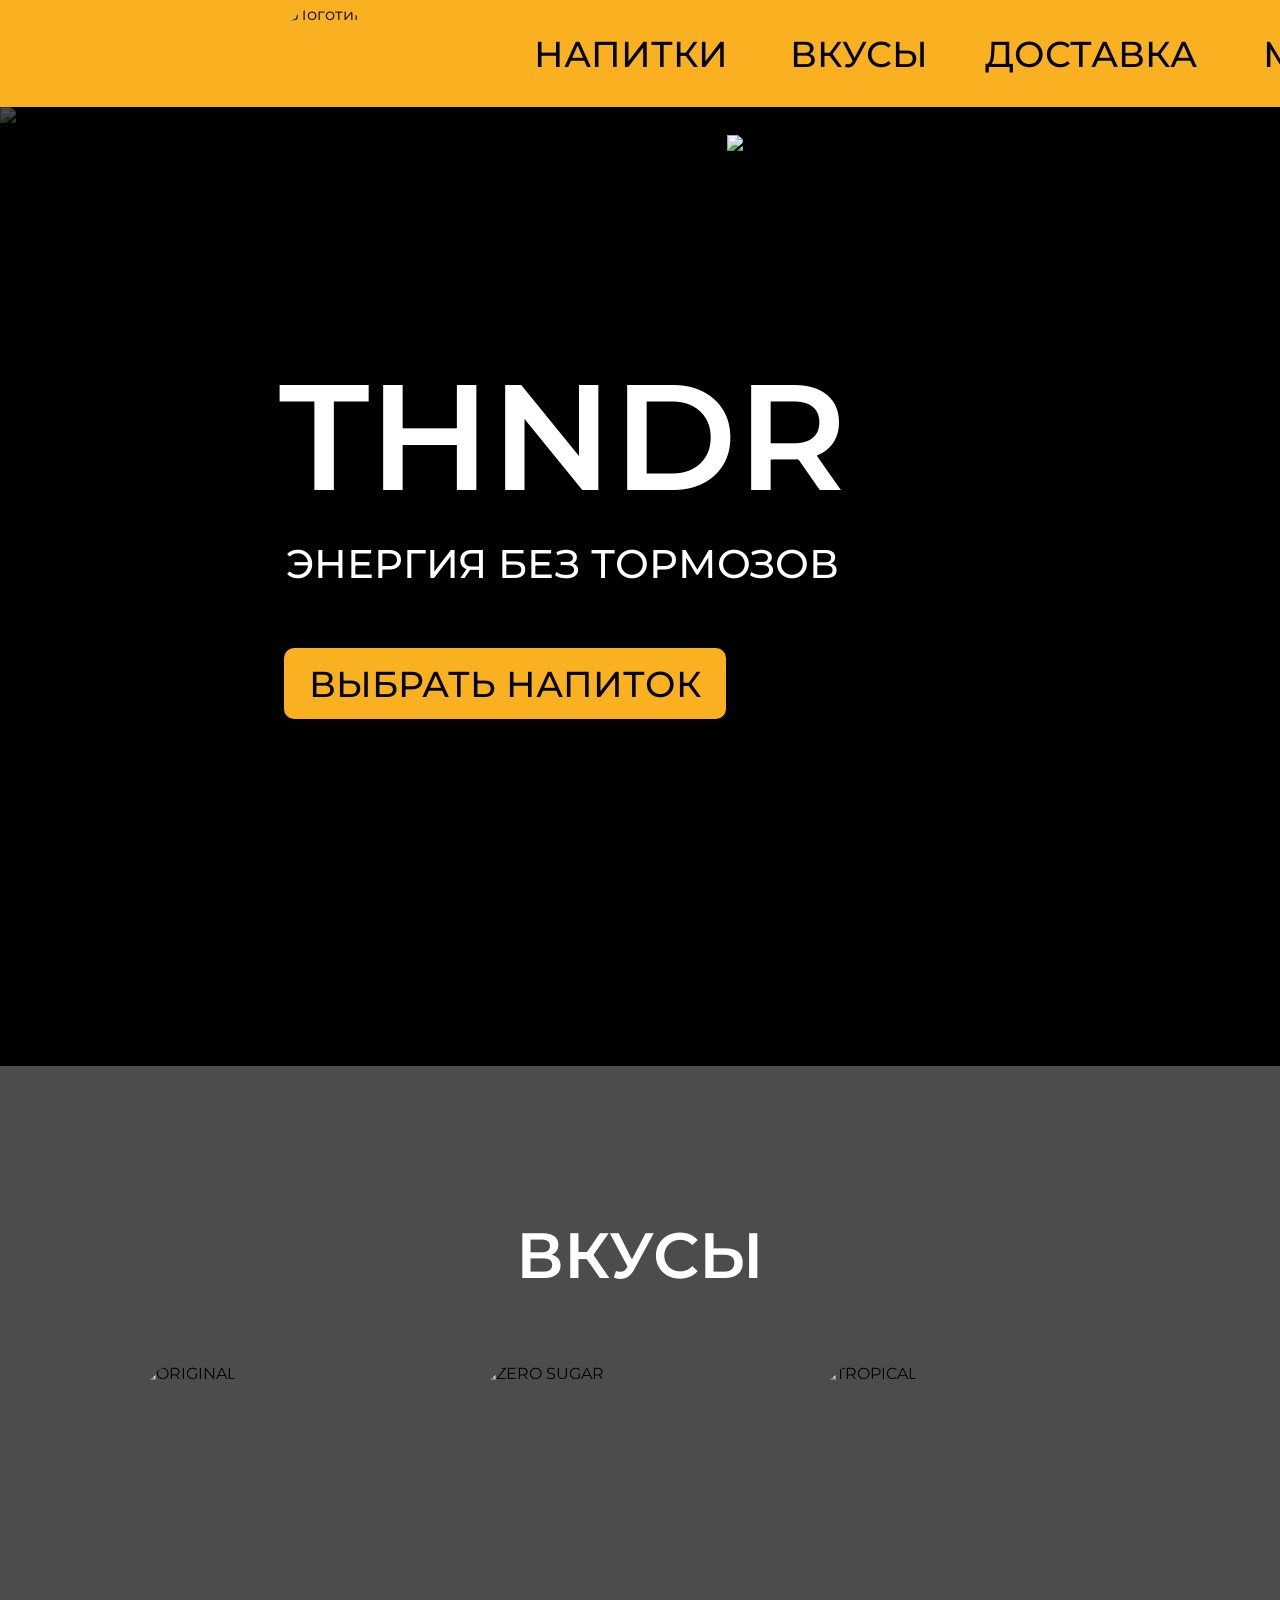
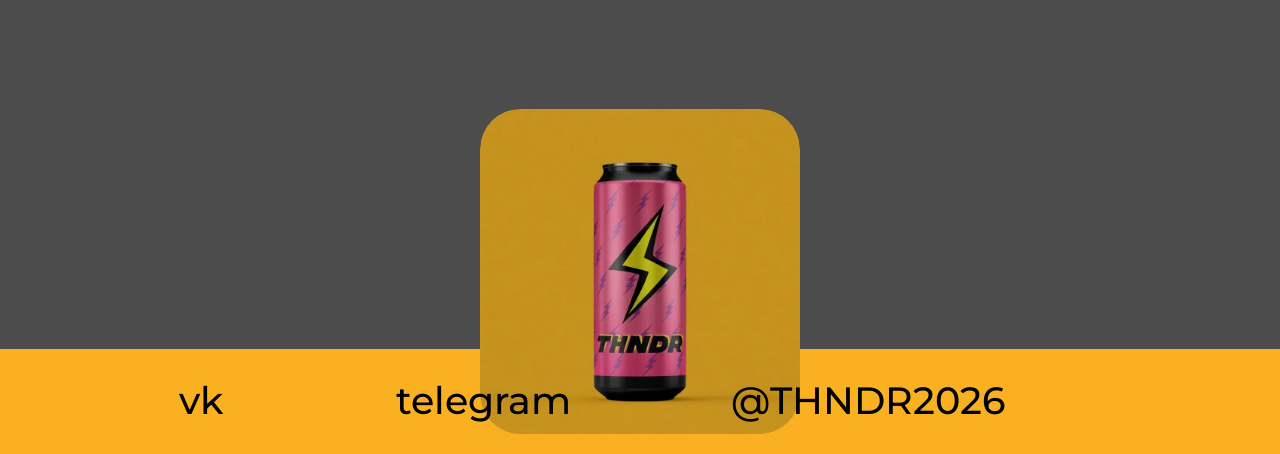
==== commit 243c4dfc: "Add files via upload" ====
--- a/index.html
+++ b/index.html
@@ -11,7 +11,7 @@
 <!-- Хедер -->
 <div class="top-header" id="topHeader">
     <div class="logo-area" id="logoArea">
-        <img class="logo-img" src="Лого.png" alt="Логотип">
+        <img class="logo-img" src="webp/Лого.webp" alt="Логотип">
     </div>
     <div class="nav-menu">
         <div class="nav-item" data-action="НАПИТКИ" id="navDrinks">НАПИТКИ</div>
@@ -37,7 +37,7 @@
 <section class="page first-page" id="firstPage">
     <div class="main-content">
         <div class="background-container">
-            <img class="background-image" src="фон1.png" alt="Фон">
+            <img class="background-image" src="webp/фон1.webp" alt="Фон">
             <div class="background-overlay"></div>
         </div>
 
@@ -52,7 +52,7 @@
         </div>
 
         <div class="right-content">
-            <img class="product-image" src="банки 2.png" alt="Продукт THNDR" id="productImage">
+            <img class="product-image" src="webp/банки 2.webp" alt="Продукт THNDR" id="productImage">
         </div>
     </div>
 </section>
@@ -68,7 +68,7 @@
         <div class="products-flex">
             <div class="product-card" data-product="ORIGINAL" data-price="200">
                 <div class="image-container">
-                    <img class="product-img" src="ORIGINAL.jpg" alt="ORIGINAL" />
+                    <img class="product-img" src="webp/ORIGINAL.webp" alt="ORIGINAL" />
                     <div class="product-title-overlay">ORIGINAL</div>
                     <div class="product-price-overlay">150₽</div>
                     <div class="buy-btn-overlay" data-name="ORIGINAL" data-price="150">КУПИТЬ</div>
@@ -77,7 +77,7 @@
             
             <div class="product-card" data-product="ZERO SUGAR" data-price="250">
                 <div class="image-container">
-                    <img class="product-img" src="ZERO SUGAR.jpg" alt="ZERO SUGAR" />
+                    <img class="product-img" src="webp/ZERO SUGAR.webp" alt="ZERO SUGAR" />
                     <div class="product-title-overlay">ZERO SUGAR</div>
                     <div class="product-price-overlay">160₽</div>
                     <div class="buy-btn-overlay" data-name="ZERO SUGAR" data-price="160">КУПИТЬ</div>
@@ -86,7 +86,7 @@
             
             <div class="product-card" data-product="TROPICAL" data-price="220">
                 <div class="image-container">
-                    <img class="product-img" src="TROPICAL.jpg" alt="TROPICAL" />
+                    <img class="product-img" src="webp/TROPICAL.webp" alt="TROPICAL" />
                     <div class="product-title-overlay">TROPICAL</div>
                     <div class="product-price-overlay">140₽</div>
                     <div class="buy-btn-overlay" data-name="TROPICAL" data-price="140">КУПИТЬ</div>
@@ -95,7 +95,7 @@
             
             <div class="product-card" data-product="BERRY" data-price="250">
                 <div class="image-container">
-                    <img class="product-img" src="BERRY.jpg" alt="BERRY" />
+                    <img class="product-img" src="webp/BERRY.webp" alt="BERRY" />
                     <div class="product-title-overlay">BERRY</div>
                     <div class="product-price-overlay">130₽</div>
                     <div class="buy-btn-overlay" data-name="BERRY" data-price="130">КУПИТЬ</div>
--- a/style.css
+++ b/style.css
@@ -284,7 +284,7 @@
     left: 0;
     width: 100%;
     height: 100%;
-    background-image: url('фон2.png');
+    background-image: url('webp/фон2.webp');
     background-size: cover;
     background-position: center;
     z-index: 0;
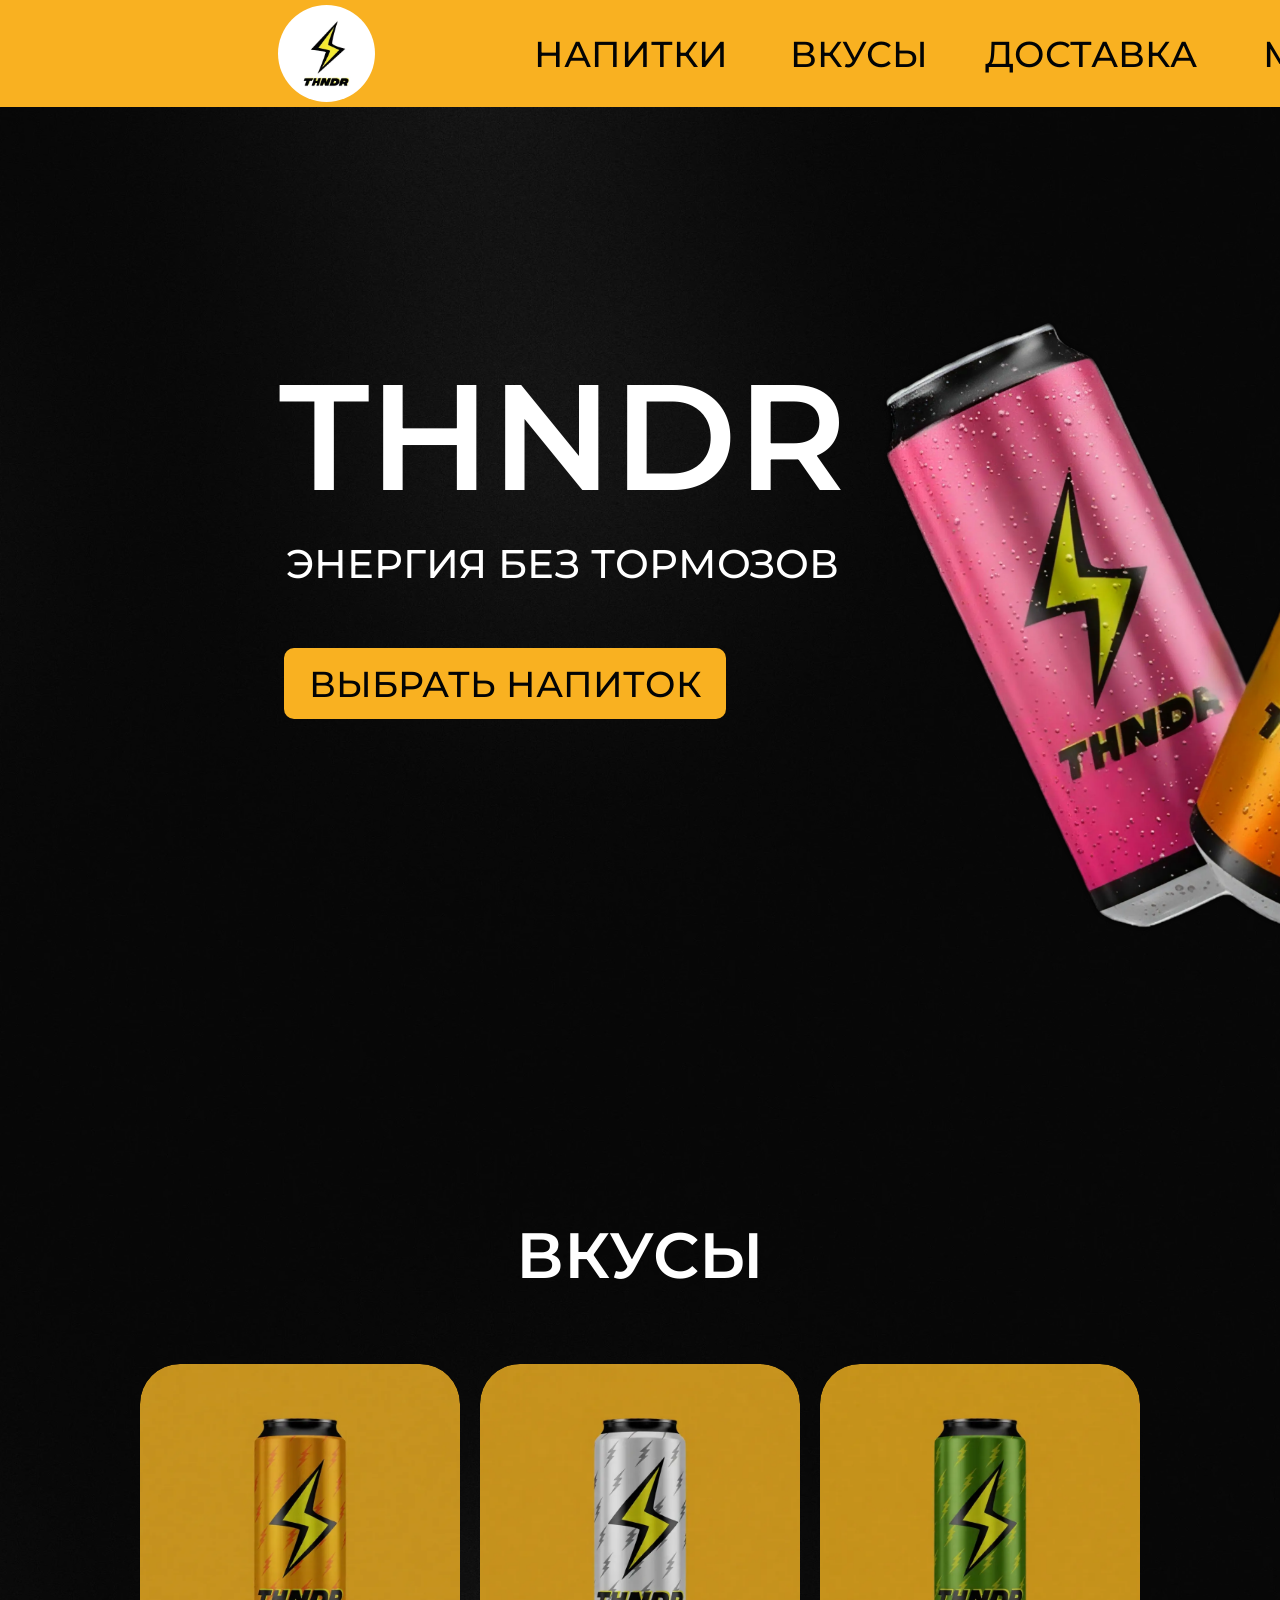
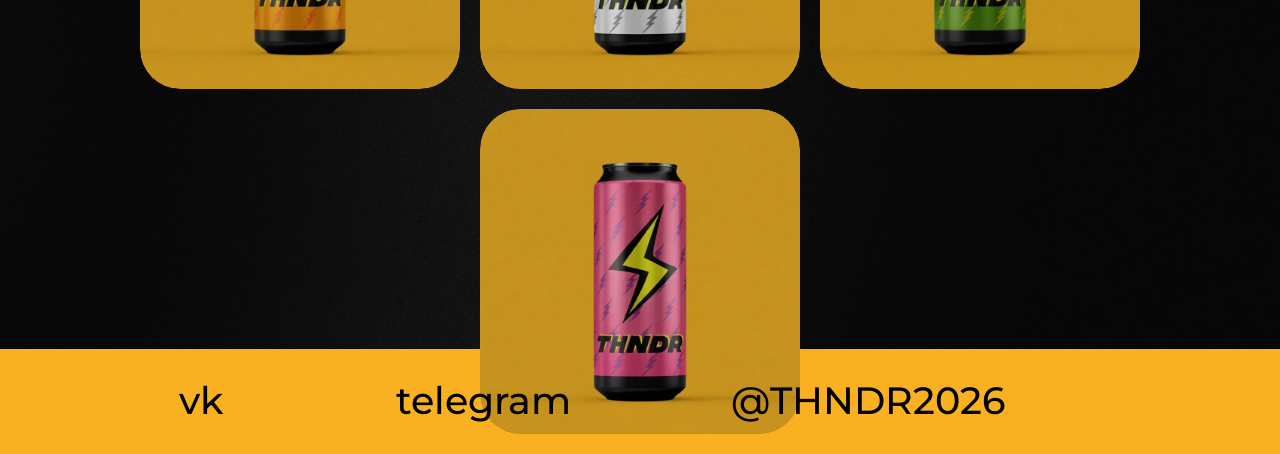
==== commit 51630a52: "Add files via upload" ====
--- a/index.html
+++ b/index.html
@@ -5,7 +5,7 @@
     <meta name="viewport" content="width=device-width, initial-scale=1.0, user-scalable=no">
     <title>THNDR — Энергия без тормозов | Flexbox версия</title>
     <link href="https://fonts.googleapis.com/css2?family=Montserrat:wght@500;600;700&display=swap" rel="stylesheet">
-    <link rel="stylesheet" href="style.css">
+    <link rel="stylesheet" href="CSS/style.css">
 </head>
 <body>
 <!-- Хедер -->
@@ -111,7 +111,7 @@
     </div>
 </section>
 
-<script src="script.js"></script>
+<script src="SCRIPT/script.js"></script>
 
 <!-- Обработка перехода с других страниц (скролл к нужному блоку) -->
 <script>
--- a/CSS/style.css
+++ b/CSS/style.css
@@ -0,0 +1,1180 @@
+* {
+    margin: 0;
+    padding: 0;
+    box-sizing: border-box;
+}
+
+html, body {
+    overflow-x: hidden;
+    scroll-behavior: smooth;
+}
+
+body {
+    background: #1a1a1a;
+    font-family: 'Montserrat', sans-serif;
+}
+.pages-container {
+    display: flex;
+    flex-direction: column;
+    gap: 0;
+    margin: 0;
+    padding: 0;
+}
+
+/* ========== ХЕДЕР (исходное положение + адаптивность) ========== */
+.top-header {
+    width: 100%;
+    height: 107px;
+    background: #F9B121;
+    display: flex;
+    flex-direction: row;
+    align-items: center;
+    justify-content: space-between;
+    padding: 0 291.75px 0 278px;
+    position: sticky;
+    top: 0;
+    z-index: 100;
+}
+
+.logo-area {
+    display: flex;
+    align-items: center;
+    cursor: pointer;
+    flex-shrink: 0;
+}
+
+.logo-img {
+    width: 97px;
+    height: 97px;
+    border-radius: 142px;
+    display: block;
+    object-fit: cover;
+    pointer-events: none;
+}
+
+.nav-menu {
+    display: flex;
+    flex-direction: row;
+    align-items: center;
+    margin-left: 150px;
+}
+
+.nav-item {
+    font-size: 36px;
+    font-family: 'Montserrat', sans-serif;
+    font-weight: 500;
+    color: #030405;
+    text-align: center;
+    white-space: nowrap;
+    display: flex;
+    align-items: center;
+    justify-content: center;
+    cursor: pointer;
+    transition: color 0.2s ease;
+    text-decoration: none;
+    background: none;
+    border: none;
+}
+
+.nav-item:hover {
+    color: #ffffff;
+}
+
+.nav-item:nth-child(1) {
+    width: 212px;
+    margin-right: 17px;
+}
+.nav-item:nth-child(2) {
+    width: 210px;
+    margin-right: 18px;
+}
+.nav-item:nth-child(3) {
+    width: 218px;
+    margin-right: 60px;
+}
+.nav-item:nth-child(4) {
+    width: 116px;
+}
+
+.right-group {
+    width: 71.25px;
+    height: 83.66px;
+    position: relative;
+    display: flex;
+    align-items: center;
+    justify-content: center;
+    margin-right: -70px;
+    flex-shrink: 0;
+}
+
+.cart-icon {
+    position: relative;
+    width: 56px;
+    height: 56px;
+    cursor: pointer;
+    transition: filter 0.2s ease;
+    transform: translateX(-98px);
+}
+
+.cart-icon:hover svg {
+    filter: brightness(0) invert(1);
+}
+
+.cart-icon svg {
+    width: 100%;
+    height: 100%;
+    transition: filter 0.2s ease;
+}
+
+/* ========== СТРАНИЦЫ ========== */
+.page {
+    width: 100%;
+    min-height: 100vh;
+    position: relative;
+}
+
+/* ========== ПЕРВАЯ СТРАНИЦА ========== */
+.first-page {
+    display: flex;
+    flex-direction: column;
+    background: white;
+    min-height: 100vh;
+}
+
+.main-content {
+    display: flex;
+    flex-direction: row;
+    flex: 1;
+    position: relative;
+    background: #030405;
+    overflow: hidden;
+    min-height: 100vh;
+}
+
+.background-container {
+    position: absolute;
+    top: 0;
+    left: 0;
+    width: 100%;
+    height: 100%;
+    z-index: 0;
+    pointer-events: none;
+}
+
+.background-image {
+    position: absolute;
+    top: 0;
+    left: 0;
+    width: 100%;
+    height: 100%;
+    object-fit: cover;
+}
+
+.background-overlay {
+    position: absolute;
+    top: 0;
+    left: 0;
+    width: 100%;
+    height: 100%;
+    background: rgba(0, 0, 0, 0.7);
+}
+
+.left-content {
+    flex: 1;
+    display: flex;
+    flex-direction: column;
+    justify-content: center;
+    align-items: flex-start;
+    z-index: 2;
+    padding-left: 268px;
+    padding-right: 20px;
+    margin-top: -100px;
+}
+
+.title-block {
+    width: 589px;
+    display: flex;
+    flex-direction: column;
+    align-items: center;
+}
+
+.main-title {
+    text-align: center;
+    color: white;
+    font-size: 150px;
+    font-family: 'Montserrat', sans-serif;
+    font-weight: 600;
+    line-height: 1.1;
+    letter-spacing: normal;
+}
+
+.subtitle {
+    text-align: center;
+    color: white;
+    font-size: 40px;
+    font-family: 'Montserrat', sans-serif;
+    font-weight: 500;
+    margin-top: 20px;
+    margin-bottom: 0;
+    letter-spacing: normal;
+    word-wrap: break-word;
+}
+
+.btn-primary {
+    width: 442px;
+    height: 71px;
+    background: #F9B121;
+    border-radius: 10px;
+    margin-top: 60px;
+    margin-left: -115px;
+    display: flex;
+    align-items: center;
+    justify-content: center;
+    cursor: pointer;
+    transition: 0.2s ease;
+    border: none;
+}
+
+.btn-primary span {
+    font-size: 36px;
+    font-family: 'Montserrat', sans-serif;
+    font-weight: 500;
+    color: #030405;
+    text-align: center;
+}
+
+.btn-primary:hover {
+    opacity: 0.9;
+    transform: scale(1.01);
+}
+
+.right-content {
+    flex: 1;
+    display: flex;
+    justify-content: flex-end;
+    align-items: flex-start;
+    z-index: 2;
+    padding-top: 128px;
+    padding-right: 150px;
+    margin-top: -100px;
+}
+
+.product-image {
+    width: 1035px;
+    height: 931px;
+    object-fit: cover;
+    display: block;
+    position: relative;
+    z-index: 3;
+    transform: translateX(-150px);
+}
+
+/* ========== ВТОРАЯ СТРАНИЦА ========== */
+.second-page-container {
+    width: 100%;
+    min-height: 100vh;
+    position: relative;
+    background: white;
+    overflow-x: hidden;
+}
+
+.second-page-bg {
+    position: absolute;
+    top: 0;
+    left: 0;
+    width: 100%;
+    height: 100%;
+    background-image: url('../webp/фон2.webp');
+    background-size: cover;
+    background-position: center;
+    z-index: 0;
+}
+
+.second-page-overlay {
+    position: absolute;
+    top: 0;
+    left: 0;
+    width: 100%;
+    height: 100%;
+    background: rgba(0, 0, 0, 0.7);
+    z-index: 1;
+}
+
+.second-page-title {
+    text-align: center;
+    color: white;
+    font-size: clamp(32px, 6vw, 64px);
+    font-family: 'Montserrat', sans-serif;
+    font-weight: 600;
+    z-index: 2;
+    position: relative;
+    padding-top: 150px;
+    margin-bottom: 50px;
+}
+
+/* FLEXBOX для карточек товаров */
+.products-flex {
+    display: flex;
+    flex-direction: row;
+    justify-content: center;
+    align-items: center;
+    flex-wrap: wrap;
+    gap: 20px;
+    z-index: 2;
+    position: relative;
+    padding: 20px;
+    max-width: 1400px;
+    margin: 0 auto;
+}
+
+.product-card {
+    width: clamp(250px, 25vw, 325px);
+    height: auto;
+    aspect-ratio: 325 / 330;
+    transition: transform 0.3s ease, width 0.3s ease;
+    cursor: pointer;
+}
+
+.product-card:hover {
+    transform: translateY(-10px);
+}
+
+.image-container {
+    position: relative;
+    width: 100%;
+    height: 100%;
+    overflow: hidden;
+    border-radius: 40px;
+}
+
+.product-img {
+    transition: filter 0.3s ease, transform 0.3s ease;
+    width: 100%;
+    height: 100%;
+    object-fit: cover;
+    border-radius: 40px;
+}
+
+.product-card:hover .product-img {
+    filter: brightness(0.7);
+    transform: scale(1.05);
+}
+
+/* ========== ВЫЛЕТАЮЩИЕ ЭЛЕМЕНТЫ НА КАРТОЧКАХ ========== */
+
+/* Название товара */
+.product-title-overlay {
+    position: absolute;
+    bottom: 25%;
+    left: 0;
+    right: 0;
+    text-align: center;
+    color: white;
+    font-size: clamp(18px, 3vw, 32px);
+    font-family: 'Montserrat', sans-serif;
+    font-weight: 700;
+    opacity: 0;
+    transform: translateY(30px);
+    transition: opacity 0.4s ease, transform 0.4s ease;
+    z-index: 3;
+    text-shadow: 2px 2px 4px rgba(0,0,0,0.5);
+    pointer-events: none;
+}
+
+/* Цена товара (под названием) */
+.product-price-overlay {
+    position: absolute;
+    bottom: 15%;
+    left: 0;
+    right: 0;
+    text-align: center;
+    color: #F9B121;
+    font-size: clamp(20px, 3vw, 32px);
+    font-family: 'Montserrat', sans-serif;
+    font-weight: 700;
+    opacity: 0;
+    transform: translateY(30px);
+    transition: opacity 0.4s ease 0.1s, transform 0.4s ease 0.1s;
+    z-index: 3;
+    text-shadow: 1px 1px 2px rgba(0,0,0,0.5);
+    pointer-events: none;
+}
+
+/* Кнопка покупки */
+.buy-btn-overlay {
+    position: absolute;
+    bottom: 5%;
+    left: 0;
+    right: 0;
+    text-align: center;
+    color: #F9B121;
+    font-size: clamp(16px, 2.5vw, 28px);
+    font-family: 'Montserrat', sans-serif;
+    font-weight: 700;
+    cursor: pointer;
+    opacity: 0;
+    transform: translateY(30px);
+    transition: opacity 0.4s ease 0.2s, transform 0.4s ease 0.2s;
+    z-index: 3;
+    text-shadow: 1px 1px 2px rgba(0,0,0,0.3);
+    background: transparent;
+    border: none;
+}
+
+.product-card:hover .product-title-overlay,
+.product-card:hover .product-price-overlay,
+.product-card:hover .buy-btn-overlay {
+    opacity: 1;
+    transform: translateY(0);
+}
+
+.buy-btn-overlay:hover {
+    transform: scale(1.1);
+    color: #ffcc44;
+}
+
+.bottom-bar {
+    width: 100%;
+    height: 105px;
+    position: absolute;
+    bottom: 0;
+    left: 0;
+    background: #F9B121;
+    z-index: 1;
+}
+
+/* Социальные кнопки */
+.social-vk,
+.social-telegram,
+.social-email {
+    position: absolute;
+    text-align: center;
+    display: flex;
+    align-items: center;
+    justify-content: center;
+    color: black;
+    font-family: 'Montserrat', sans-serif;
+    font-weight: 500;
+    cursor: pointer;
+    z-index: 2;
+    background: none;
+    border: none;
+    font-size: clamp(24px, 3vw, 48px);
+}
+
+.social-vk {
+    left: 14%;
+    bottom: 30px;
+}
+
+.social-telegram {
+    left: 396px;
+    bottom: 30px;
+}
+
+.social-email {
+    right: 275px;
+    bottom: 30px;
+}
+
+.social-vk:hover,
+.social-telegram:hover,
+.social-email:hover {
+    opacity: 0.7;
+}
+
+/* ========== АДАПТИВНОСТЬ ДЛЯ ПЛАНШЕТОВ (до 1024px) ========== */
+@media (max-width: 1024px) {
+    .top-header {
+        flex-direction: column;
+        height: auto;
+        padding: 10px 20px;
+        gap: 10px;
+    }
+    
+    .logo-img {
+        width: 100px;
+        height: 100px;
+    }
+    
+    .nav-menu {
+        margin-left: 0;
+        flex-wrap: wrap;
+        justify-content: center;
+        gap: 20px;
+    }
+    
+    .nav-item {
+        font-size: 35px;
+        width: auto !important;
+        margin-right: 0 !important;
+    }
+    
+    .right-group {
+        position: absolute;
+        top: 10px;
+        right: 15px;
+        margin-right: 0;
+    }
+    
+    .cart-icon {
+        width: 40px;
+        height: 40px;
+        margin-top: -10%;
+        margin-right: 50%;
+        transform: scale(1.7);
+    }
+    
+    .main-content {
+        flex-direction: column;
+    }
+    
+    .left-content {
+        order: 1;
+        padding-left: 20px;
+        margin-top: 0;
+        align-items: center;
+    }
+    
+    .title-block {
+        width: 100%;
+    }
+    
+    .main-title {
+        font-size: 120px;
+    }
+    
+    .subtitle {
+        font-size: 55px;
+        text-align: center;
+    }
+    
+    .btn-primary {
+        width: 450px;
+        height: 120px;
+        margin-left: 0;
+    }
+    
+    .btn-primary span {
+        font-size: 45px;
+    }
+    
+    .right-content {
+        order: 0;
+        justify-content: center;
+        padding-right: 0;
+        margin-top: 50px;
+    }
+    
+    .product-image {
+        width: 100%;
+        height: auto;
+        transform: translateX(0);
+        margin-top: 0%;
+    }
+    
+    .second-page-container {
+        min-height: 100vh;
+        position: relative;
+        padding-bottom: 105px;
+    }
+    
+    .second-page-title {
+        padding-top: 40px;
+        font-size: 50px;
+        margin-bottom: 30px;
+    }
+    
+    .products-flex {
+        gap: 20px;
+        padding: 20px;
+        display: flex;
+        max-width: 600px;
+        margin: 0 auto;
+        transform: none;
+        position: relative;
+        z-index: 2;
+    }
+    
+    .product-card {
+        width: 100%;
+        position: relative;
+        overflow: visible;
+        aspect-ratio: 325 / 330;
+    }
+    
+    .image-container {
+        border-radius: 40px;
+        width: 100%;
+        height: 100%;
+    }
+    
+    .product-title-overlay {
+        bottom: 25%;
+        font-size: 60px;
+    }
+    
+    .product-price-overlay {
+        bottom: 17%;
+        font-size: 45px;
+    }
+    
+    .buy-btn-overlay {
+        bottom: 10%;
+        font-size: 45px;
+    }
+    
+    .product-card.active .product-title-overlay,
+    .product-card.active .buy-btn-overlay {
+        opacity: 1;
+        transform: translateY(0);
+    }
+    
+    .product-card.active .product-img {
+        filter: brightness(0.7);
+        transition: filter 0.2s ease;
+    }
+    
+    .bottom-bar {
+        position: absolute;
+        bottom: 0;
+        left: 0;
+        width: 100%;
+        height: 80px;
+        background: #F9B121;
+        z-index: 1;
+    }
+    
+    .social-vk {
+        left: 20px;
+        bottom: 25px;
+        font-size: 30px;
+    }
+    
+    .social-telegram {
+        left: 100px;
+        bottom: 25px;
+        font-size: 30px;
+    }
+    
+    .social-email {
+        right: 20px;
+        bottom: 25px;
+        font-size: 30px;
+    }
+}
+
+/* ========== АДАПТИВНОСТЬ ДЛЯ МОБИЛЬНЫХ УСТРОЙСТВ (до 768px) ========== */
+@media (max-width: 768px) {
+    .top-header {
+        flex-direction: column;
+        height: auto;
+        padding: 10px 20px;
+        gap: 10px;
+    }
+    
+    .logo-img {
+        width: 55px;
+        height: 55px;
+    }
+    
+    .nav-menu {
+        margin-left: 0;
+        flex-wrap: wrap;
+        justify-content: center;
+        gap: 15px;
+    }
+    
+    .nav-item {
+        font-size: 20px;
+        width: auto !important;
+        margin-right: 0 !important;
+    }
+    
+    .right-group {
+        position: absolute;
+        top: 10px;
+        right: 15px;
+        margin-right: 0;
+    }
+    
+    .cart-icon {
+        width: 40px;
+        height: 40px;
+        margin-top: -35%;
+        margin-right: 40%;
+        transform: scale(1);
+    }
+    
+    .main-content {
+        flex-direction: column;
+    }
+    
+    .left-content {
+        order: 1;
+        padding-left: 20px;
+        margin-top: 0;
+        align-items: center;
+    }
+    
+    .title-block {
+        width: 100%;
+    }
+    
+    .main-title {
+        font-size: 60px;
+    }
+    
+    .subtitle {
+        font-size: 24px;
+        text-align: center;
+    }
+    
+    .btn-primary {
+        width: 280px;
+        height: 50px;
+        margin-left: 0;
+    }
+    
+    .btn-primary span {
+        font-size: 20px;
+    }
+    
+    .right-content {
+        order: 0;
+        justify-content: center;
+        padding-right: 0;
+        margin-top: 50px;
+    }
+    
+    .product-image {
+        width: 85%;
+        height: auto;
+        transform: translateX(0);
+        margin-top: -20%;
+    }
+    
+    .second-page-title {
+        padding-top: 50px;
+        font-size: 32px;
+        margin-bottom: 20px;
+    }
+    
+    .products-flex {
+        display: flex;
+        flex-direction: row;
+        flex-wrap: wrap;
+        justify-content: center;
+        margin: 0 auto;
+        position: relative;
+        z-index: 2;
+    }
+    
+    .product-card {
+        position: relative;
+        overflow: visible;
+        aspect-ratio: 325 / 330;
+        transition: transform 0.2s ease;
+    }
+    
+    .image-container {
+        border-radius: 40px;
+        width: 100%;
+        height: 100%;
+    }
+    
+    @media (min-width: 481px) {
+        .products-flex {
+            gap: calc(12px + (20 - 12) * ((100vw - 481px) / (768 - 481)));
+            padding: calc(12px + (20 - 12) * ((100vw - 481px) / (768 - 481)));
+            max-width: calc(350px + (600 - 350) * ((100vw - 481px) / (768 - 481)));
+        }
+        
+        .product-card {
+            width: calc(50% - 10px);
+            min-width: 160px;
+            max-width: 280px;
+            transform: scale(calc(1 + (1.05 - 1) * ((100vw - 481px) / (768 - 481))));
+        }
+        
+        .product-title-overlay {
+            font-size: calc(14px + (18 - 14) * ((100vw - 481px) / (768 - 481)));
+            bottom: calc(45px + (55 - 45) * ((100vw - 481px) / (768 - 481)));
+        }
+        
+        .product-price-overlay {
+            font-size: calc(14px + (18 - 14) * ((100vw - 481px) / (768 - 481)));
+            bottom: calc(12px + (15 - 12) * ((100vw - 481px) / (768 - 481)));
+        }
+        
+        .buy-btn-overlay {
+            font-size: calc(12px + (16 - 12) * ((100vw - 481px) / (768 - 481)));
+            bottom: calc(12px + (15 - 12) * ((100vw - 481px) / (768 - 481)));
+        }
+    }
+    
+    @media (max-width: 480px) {
+        .products-flex {
+            gap: 12px;
+            padding: 12px;
+            max-width: 350px;
+        }
+        
+        .product-card {
+            width: calc(50% - 6px);
+            min-width: 140px;
+            transform: scale(1);
+        }
+        
+        .product-title-overlay {
+            font-size: 14px;
+            bottom: 25%;
+        }
+        
+        .product-price-overlay {
+            font-size: 14px;
+            bottom: 15%;
+        }
+        
+        .buy-btn-overlay {
+            font-size: 12px;
+            bottom: 8%;
+        }
+    }
+    
+    .product-title-overlay {
+        position: absolute;
+        left: 0;
+        right: 0;
+        bottom: 70px;
+        text-align: center;
+        color: white;
+        font-family: 'Montserrat', sans-serif;
+        font-weight: 700;
+        font-size: 30px;
+        opacity: 0;
+        transform: translateY(30px);
+        transition: opacity 0.3s ease, transform 0.3s ease;
+        z-index: 3;
+        text-shadow: 2px 2px 4px rgba(0,0,0,0.5);
+        pointer-events: none;
+        background: transparent;
+        padding: 0;
+        border-radius: 0;
+    }
+    
+    .product-price-overlay {
+        position: absolute;
+        left: 0;
+        right: 0;
+        bottom: 45px;
+        text-align: center;
+        color: #F9B121;
+        font-family: 'Montserrat', sans-serif;
+        font-weight: 700;
+        font-size: 25px;
+        opacity: 0;
+        transform: translateY(30px);
+        transition: opacity 0.3s ease 0.1s, transform 0.3s ease 0.1s;
+        z-index: 3;
+        text-shadow: 1px 1px 2px rgba(0,0,0,0.3);
+        background: transparent;
+        padding: 0;
+        border-radius: 0;
+        pointer-events: none;
+    }
+    
+    .buy-btn-overlay {
+        position: absolute;
+        left: 0;
+        right: 0;
+        bottom: 15px;
+        text-align: center;
+        color: #F9B121;
+        font-family: 'Montserrat', sans-serif;
+        font-weight: 700;
+        font-size: 25px;
+        cursor: pointer;
+        opacity: 0;
+        transform: translateY(30px);
+        transition: opacity 0.3s ease 0.2s, transform 0.3s ease 0.2s;
+        z-index: 3;
+        text-shadow: 1px 1px 2px rgba(0,0,0,0.3);
+        background: transparent;
+        padding: 0;
+        border-radius: 0;
+        pointer-events: auto;
+    }
+    
+    .product-card.active .product-title-overlay,
+    .product-card.active .product-price-overlay,
+    .product-card.active .buy-btn-overlay {
+        opacity: 1;
+        transform: translateY(0);
+    }
+    
+    .product-img {
+        transition: filter 0.2s ease;
+    }
+    
+    .product-card.active .product-img {
+        filter: brightness(0.7);
+        transition: filter 0.2s ease;
+    }
+    
+    .bottom-bar {
+        height: 60px;
+    }
+    
+    .social-vk,
+    .social-telegram,
+    .social-email {
+        font-size: 20px;
+    }
+    
+    .social-vk {
+        left: 10px;
+        bottom: 15px;
+    }
+    
+    .social-telegram {
+        left: 80px;
+        bottom: 15px;
+    }
+    
+    .social-email {
+        right: 10px;
+        bottom: 15px;
+        font-size: 20px;
+    }
+}
+
+/* ========== АДАПТИВНОСТЬ ДЛЯ МАЛЕНЬКИХ МОБИЛЬНЫХ (до 480px) ========== */
+@media (max-width: 480px) {
+    .logo-img {
+        width: 60px;
+        height: 60px;
+    }
+    
+    .nav-item {
+        font-size: 26px;
+    }
+    
+    .cart-icon {
+        width: 32px;
+        height: 32px;
+        transform: scale(1.2) translateX(21px) translateY(-1px);;
+    }
+    
+    .main-title {
+        font-size: 60px;
+    }
+    
+    .subtitle {
+        font-size: 25px;
+    }
+    
+    .btn-primary span {
+        font-size: 25px;
+    }
+    
+    .btn-primary {
+        height: 80px;
+        width: 210px;
+    }
+    
+    .product-image {
+        width: 85%;
+        height: auto;
+        transform: translateX(0);
+        margin: 0 auto;
+        transform: scale(1.5);
+    }
+    
+    .second-page-container {
+        padding-bottom: 80px;
+    }
+    
+    .second-page-title {
+        padding-top: 40px;
+        font-size: 40px;
+        margin-bottom: 15px;
+    }
+    
+    .products-flex {
+        display: flex;
+        flex-direction: column;
+        align-items: center;
+        justify-content: center;
+        gap: 20px;
+        padding: 15px;
+        max-width: 280px;
+        margin: 0 auto;
+    }
+    
+    .product-card {
+        width: 100%;
+        max-width: 260px;
+        min-width: 220px;
+        position: relative;
+        overflow: visible;
+        aspect-ratio: 325 / 330;
+        transform: scale(1);
+    }
+    
+    .image-container {
+        border-radius: 40px;
+        width: 100%;
+        height: 100%;
+    }
+    
+    .product-img {
+        transition: filter 0.2s ease, transform 0.3s ease;
+        width: 100%;
+        height: 100%;
+        object-fit: cover;
+        border-radius: 40px;
+    }
+    
+    .product-card.active .product-img {
+        filter: brightness(0.7);
+        transition: filter 0.2s ease;
+    }
+    
+    .product-title-overlay {
+        position: absolute;
+        bottom: 70px;
+        left: 0;
+        right: 0;
+        text-align: center;
+        color: white;
+        font-size: 30px;
+        font-family: 'Montserrat', sans-serif;
+        font-weight: 700;
+        opacity: 0;
+        transform: translateY(30px);
+        transition: opacity 0.3s ease, transform 0.3s ease;
+        z-index: 3;
+        text-shadow: 2px 2px 4px rgba(0,0,0,0.5);
+        pointer-events: none;
+        background: transparent;
+        padding: 0;
+        border-radius: 0;
+    }
+    
+    .product-price-overlay {
+        position: absolute;
+        bottom: 45px;
+        left: 0;
+        right: 0;
+        text-align: center;
+        color: #F9B121;
+        font-size: 24px;
+        font-family: 'Montserrat', sans-serif;
+        font-weight: 700;
+        opacity: 0;
+        transform: translateY(30px);
+        transition: opacity 0.3s ease 0.1s, transform 0.3s ease 0.1s;
+        z-index: 3;
+        text-shadow: 1px 1px 2px rgba(0,0,0,0.3);
+        background: transparent;
+        padding: 0;
+        border-radius: 0;
+        pointer-events: none;
+    }
+    
+    .buy-btn-overlay {
+        position: absolute;
+        bottom: 15px;
+        left: 0;
+        right: 0;
+        text-align: center;
+        color: #F9B121;
+        font-size: 24px;
+        font-family: 'Montserrat', sans-serif;
+        font-weight: 700;
+        cursor: pointer;
+        opacity: 0;
+        transform: translateY(30px);
+        transition: opacity 0.3s ease 0.2s, transform 0.3s ease 0.2s;
+        z-index: 3;
+        text-shadow: 1px 1px 2px rgba(0,0,0,0.3);
+        background: transparent;
+        padding: 0;
+        border-radius: 0;
+        pointer-events: auto;
+    }
+    
+    .product-card.active .product-title-overlay,
+    .product-card.active .product-price-overlay,
+    .product-card.active .buy-btn-overlay {
+        opacity: 1;
+        transform: translateY(0);
+    }
+    
+    .bottom-bar {
+        height: 45px;
+    }
+    
+    .social-vk,
+    .social-telegram {
+        font-size: 20px;
+        bottom: 12px;
+    }
+    
+    .social-vk {
+        left: 10px;
+    }
+    
+    .social-telegram {
+        left: 70px;
+    }
+    
+    .social-email {
+        font-size: 20px;
+        bottom: 12px;
+        right: 10px;
+    }
+}
+
+/* ============================================
+   АДАПТИВНОСТЬ ДЛЯ ОЧЕНЬ БОЛЬШИХ ЭКРАНОВ (1920px+)
+   ============================================ */
+@media (min-width: 1920px) {
+    .products-flex {
+        max-width: 1600px;
+    }
+    
+    .product-card {
+        width: 325px;
+    }
+}
+
+/* ============================================
+   ДОПОЛНИТЕЛЬНАЯ АДАПТИВНОСТЬ ДЛЯ АЛЬБОМНОЙ ОРИЕНТАЦИИ
+   ============================================ */
+@media (max-width: 900px) and (orientation: landscape) {
+    .second-page-title {
+        padding-top: 20px;
+        margin-bottom: 20px;
+    }
+    
+    .products-flex {
+        gap: 10px;
+    }
+    
+    .product-card {
+        width: clamp(180px, 20vw, 250px);
+    }
+    
+    .bottom-bar {
+        height: 50px;
+    }
+    
+    .social-vk,
+    .social-telegram,
+    .social-email {
+        font-size: 16px;
+        bottom: 10px;
+    }
+}
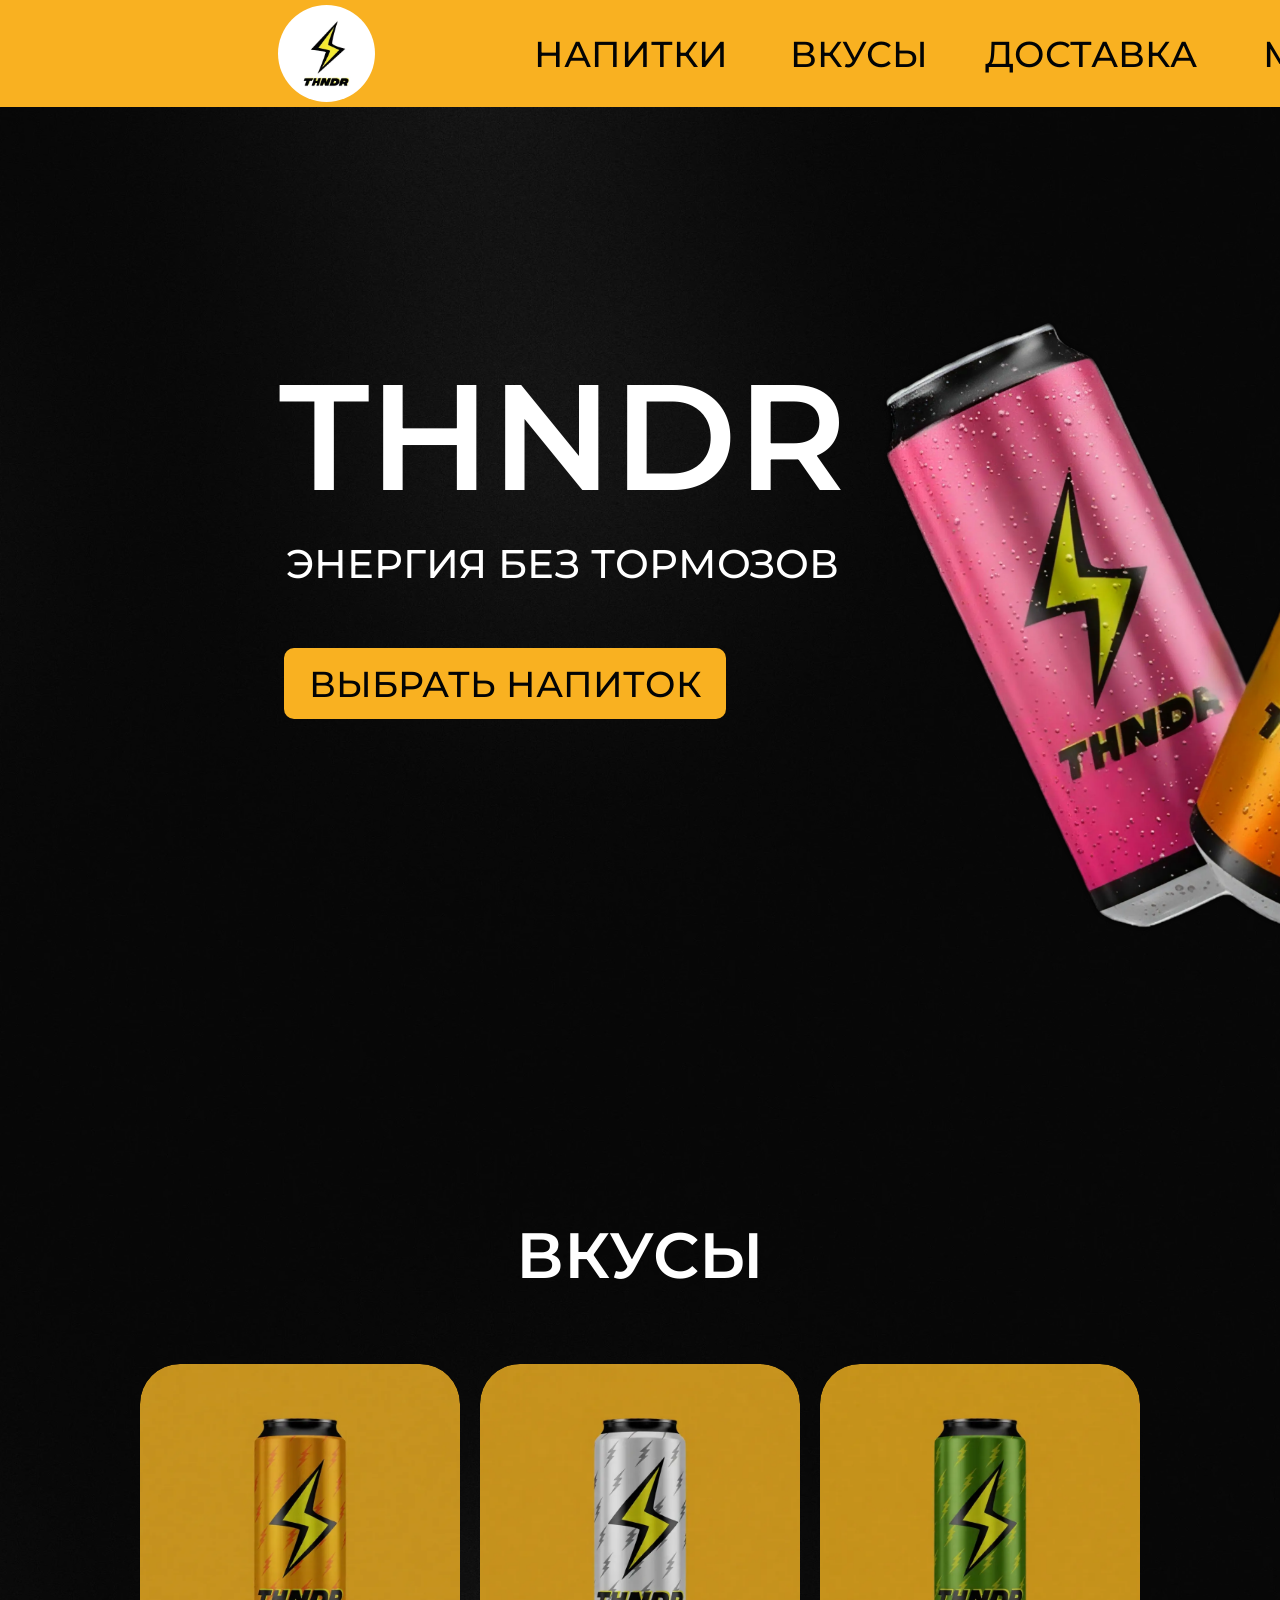
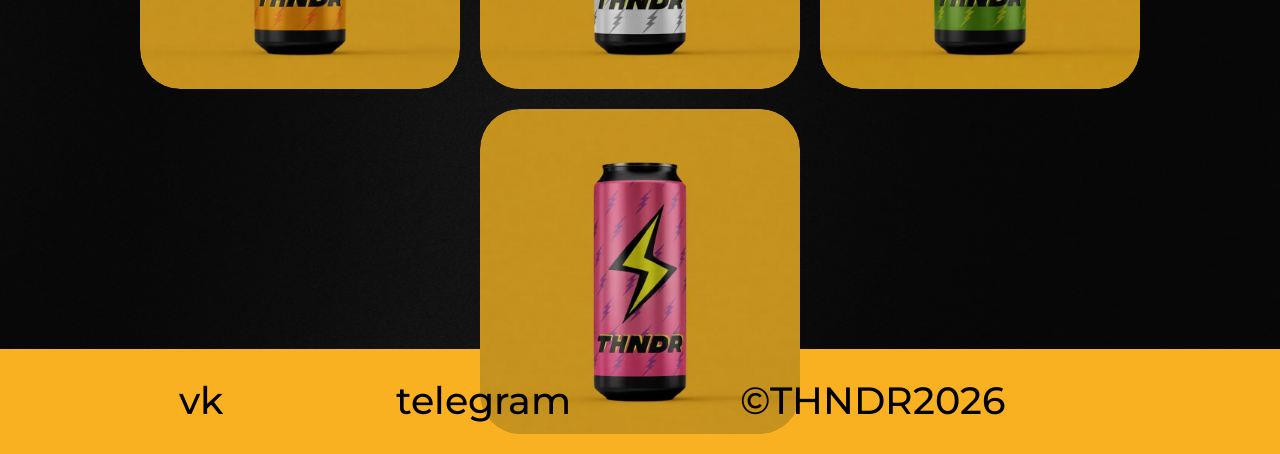
==== commit 4c287bd9: "Add files via upload" ====
--- a/index.html
+++ b/index.html
@@ -33,7 +33,7 @@
     </div>
 </div>
 
-<!-- ПЕРВАЯ СТРАНИЦА -->
+<!-- ПЕРВЫЙ БЛОК -->
 <section class="page first-page" id="firstPage">
     <div class="main-content">
         <div class="background-container">
@@ -57,7 +57,7 @@
     </div>
 </section>
 
-<!-- ВТОРАЯ СТРАНИЦА (ВКУСЫ) -->
+<!-- ВТОРОЙ БЛОК (ВКУСЫ) -->
 <section class="page second-page" id="secondPage">
     <div class="second-page-container">
         <div class="second-page-bg"></div>
@@ -107,7 +107,7 @@
         
         <div class="social-vk">vk</div>
         <div class="social-telegram">telegram</div>
-        <div class="social-email">@THNDR2026</div>
+        <div class="social-email">©THNDR2026</div>
     </div>
 </section>
 
@@ -133,7 +133,7 @@
             }, 3000);
        } else if (scrollTo === 'drinks') {
     sessionStorage.removeItem('scrollTo');
-    // Просто скроллим к началу страницы
+    //Cкролл к началу страницы
     setTimeout(() => {
         window.scrollTo({ top: 0, behavior: 'smooth' });
     }, 100);
--- a/CSS/style.css
+++ b/CSS/style.css
@@ -21,7 +21,7 @@
     padding: 0;
 }
 
-/* ========== ХЕДЕР (исходное положение + адаптивность) ========== */
+/* ========== ХЕДЕР ========== */
 .top-header {
     width: 100%;
     height: 107px;
@@ -133,7 +133,7 @@
     position: relative;
 }
 
-/* ========== ПЕРВАЯ СТРАНИЦА ========== */
+/* ========== ПЕРВЫЙ БЛОК ========== */
 .first-page {
     display: flex;
     flex-direction: column;
@@ -217,7 +217,7 @@
     margin-top: 20px;
     margin-bottom: 0;
     letter-spacing: normal;
-    word-wrap: break-word;
+    overflow-wrap: break-word;
 }
 
 .btn-primary {
@@ -269,7 +269,7 @@
     transform: translateX(-150px);
 }
 
-/* ========== ВТОРАЯ СТРАНИЦА ========== */
+/* ========== ВТОРОЙ БЛОК ========== */
 .second-page-container {
     width: 100%;
     min-height: 100vh;
@@ -963,7 +963,7 @@
     .cart-icon {
         width: 32px;
         height: 32px;
-        transform: scale(1.2) translateX(21px) translateY(-1px);;
+        transform: scale(1.2) translateX(21px) translateY(-1px);
     }
     
     .main-title {
@@ -986,9 +986,8 @@
     .product-image {
         width: 85%;
         height: auto;
-        transform: translateX(0);
+        transform: translateX(0) scale(1.5);
         margin: 0 auto;
-        transform: scale(1.5);
     }
     
     .second-page-container {
